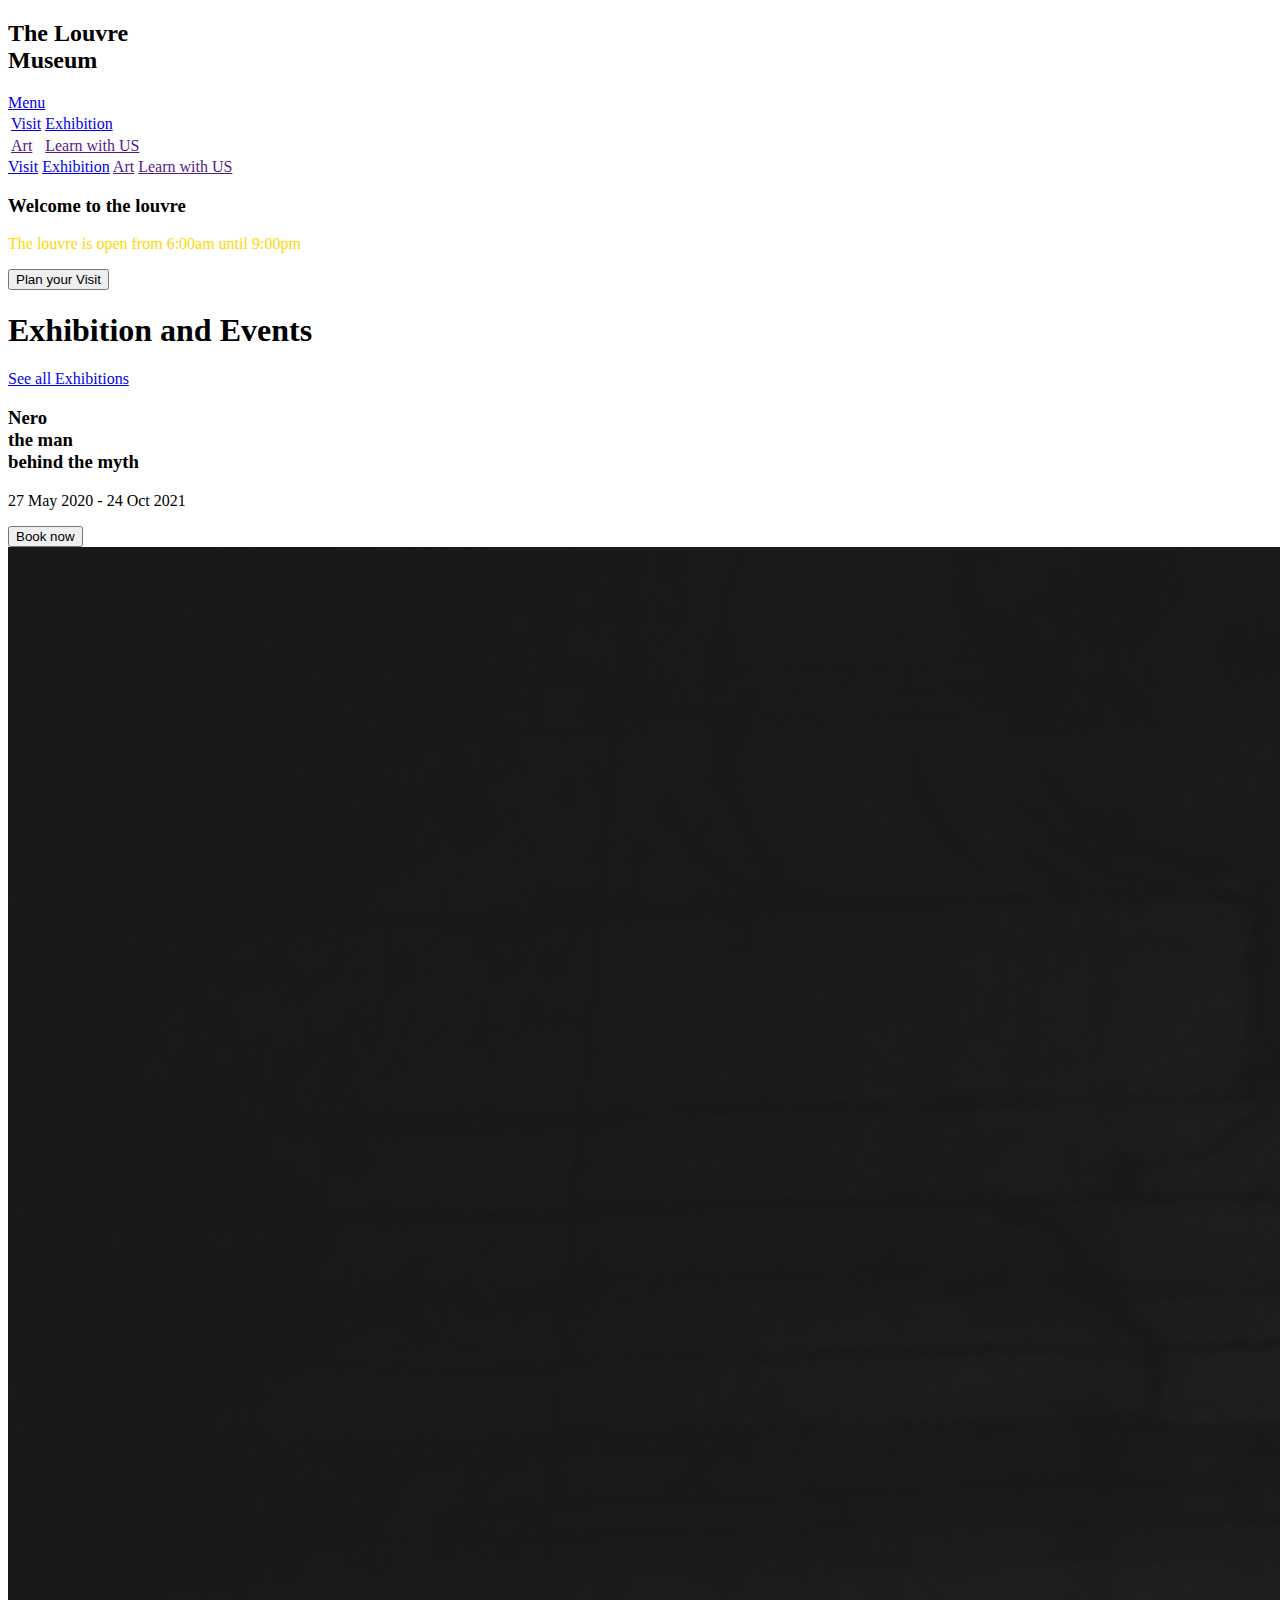
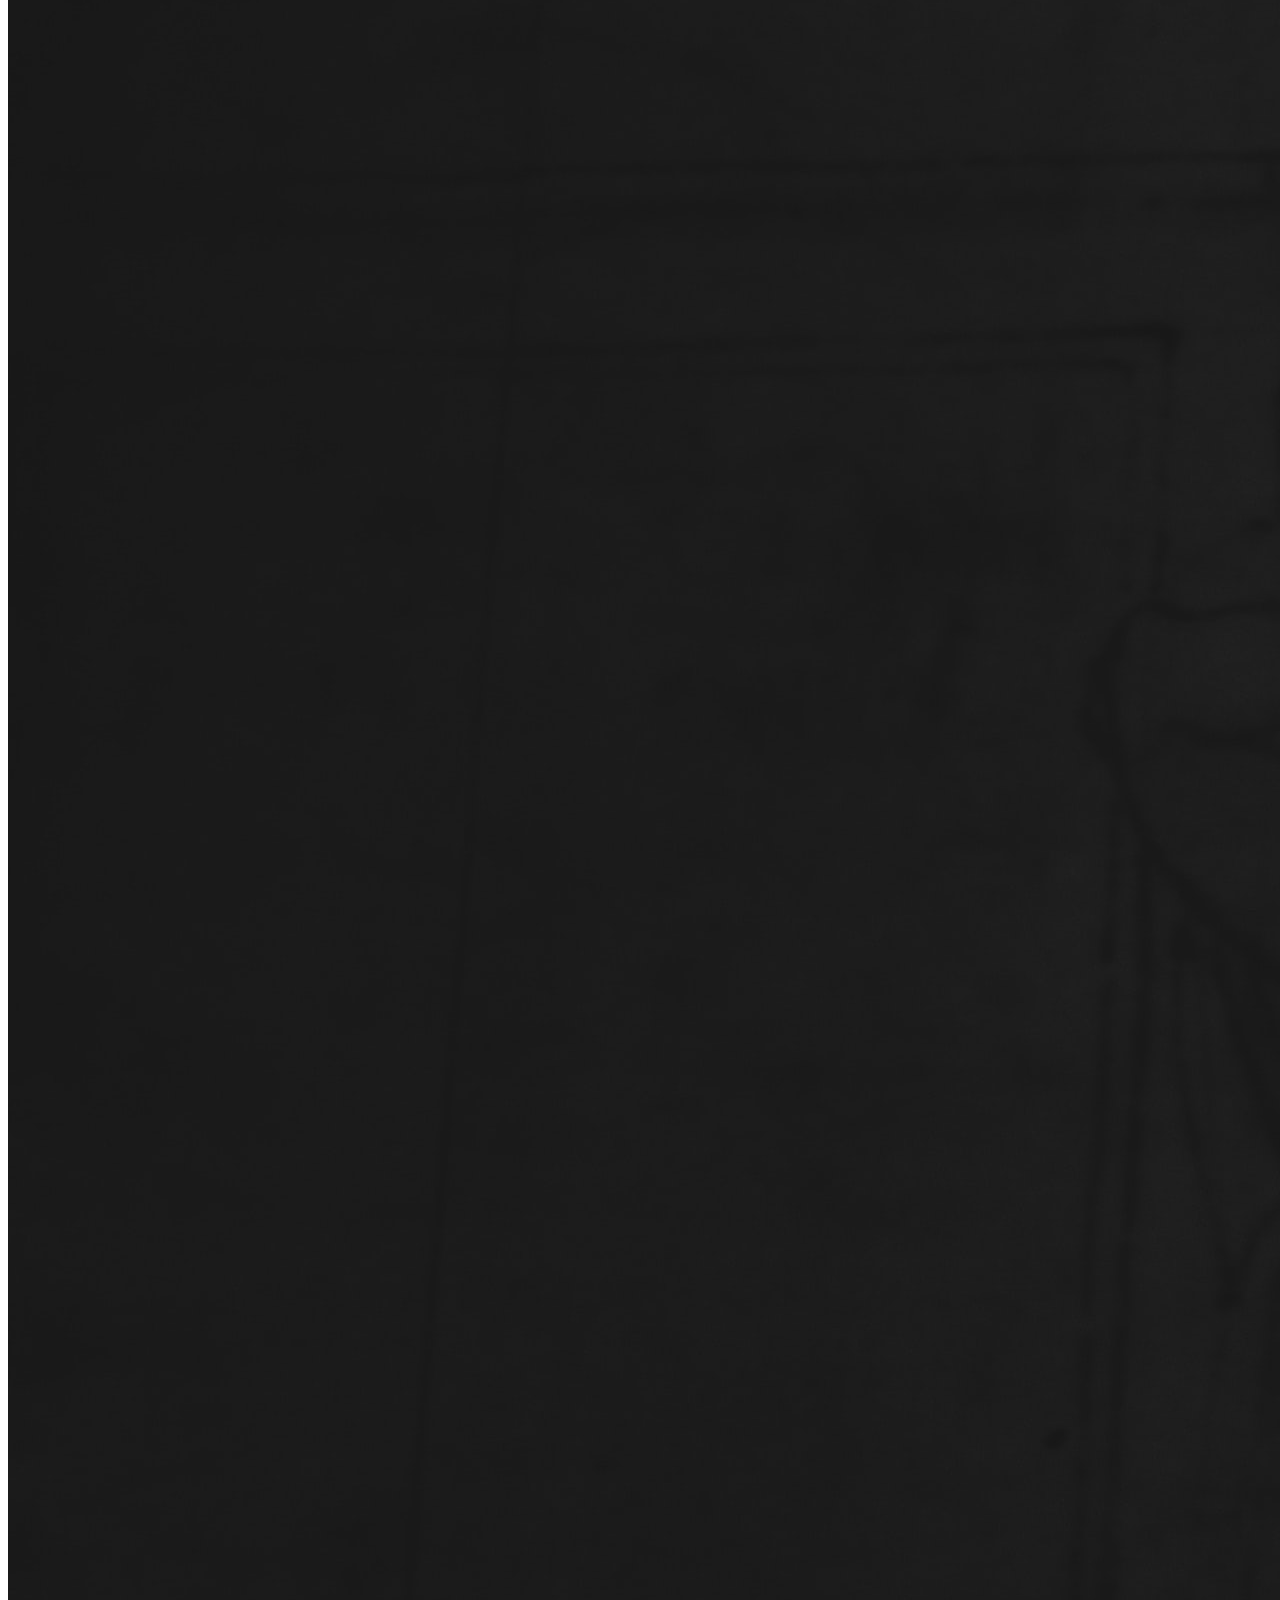
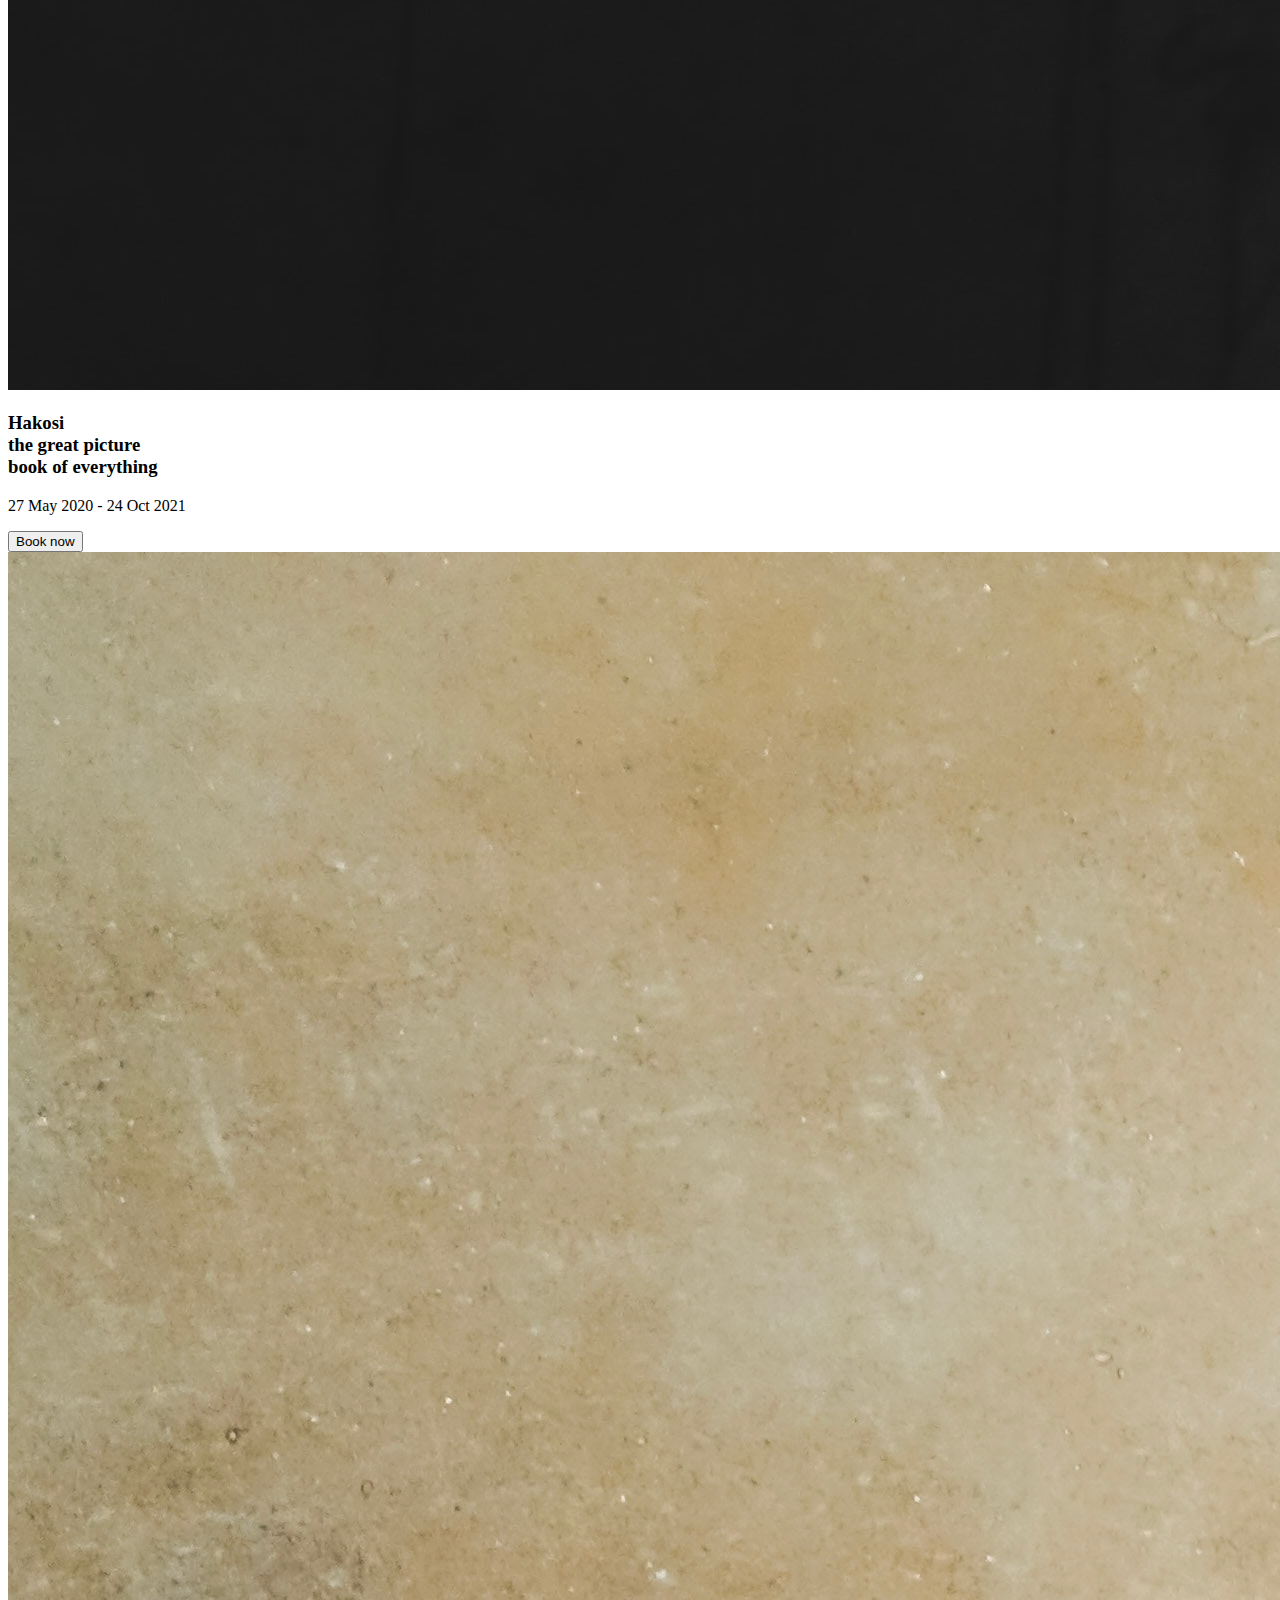
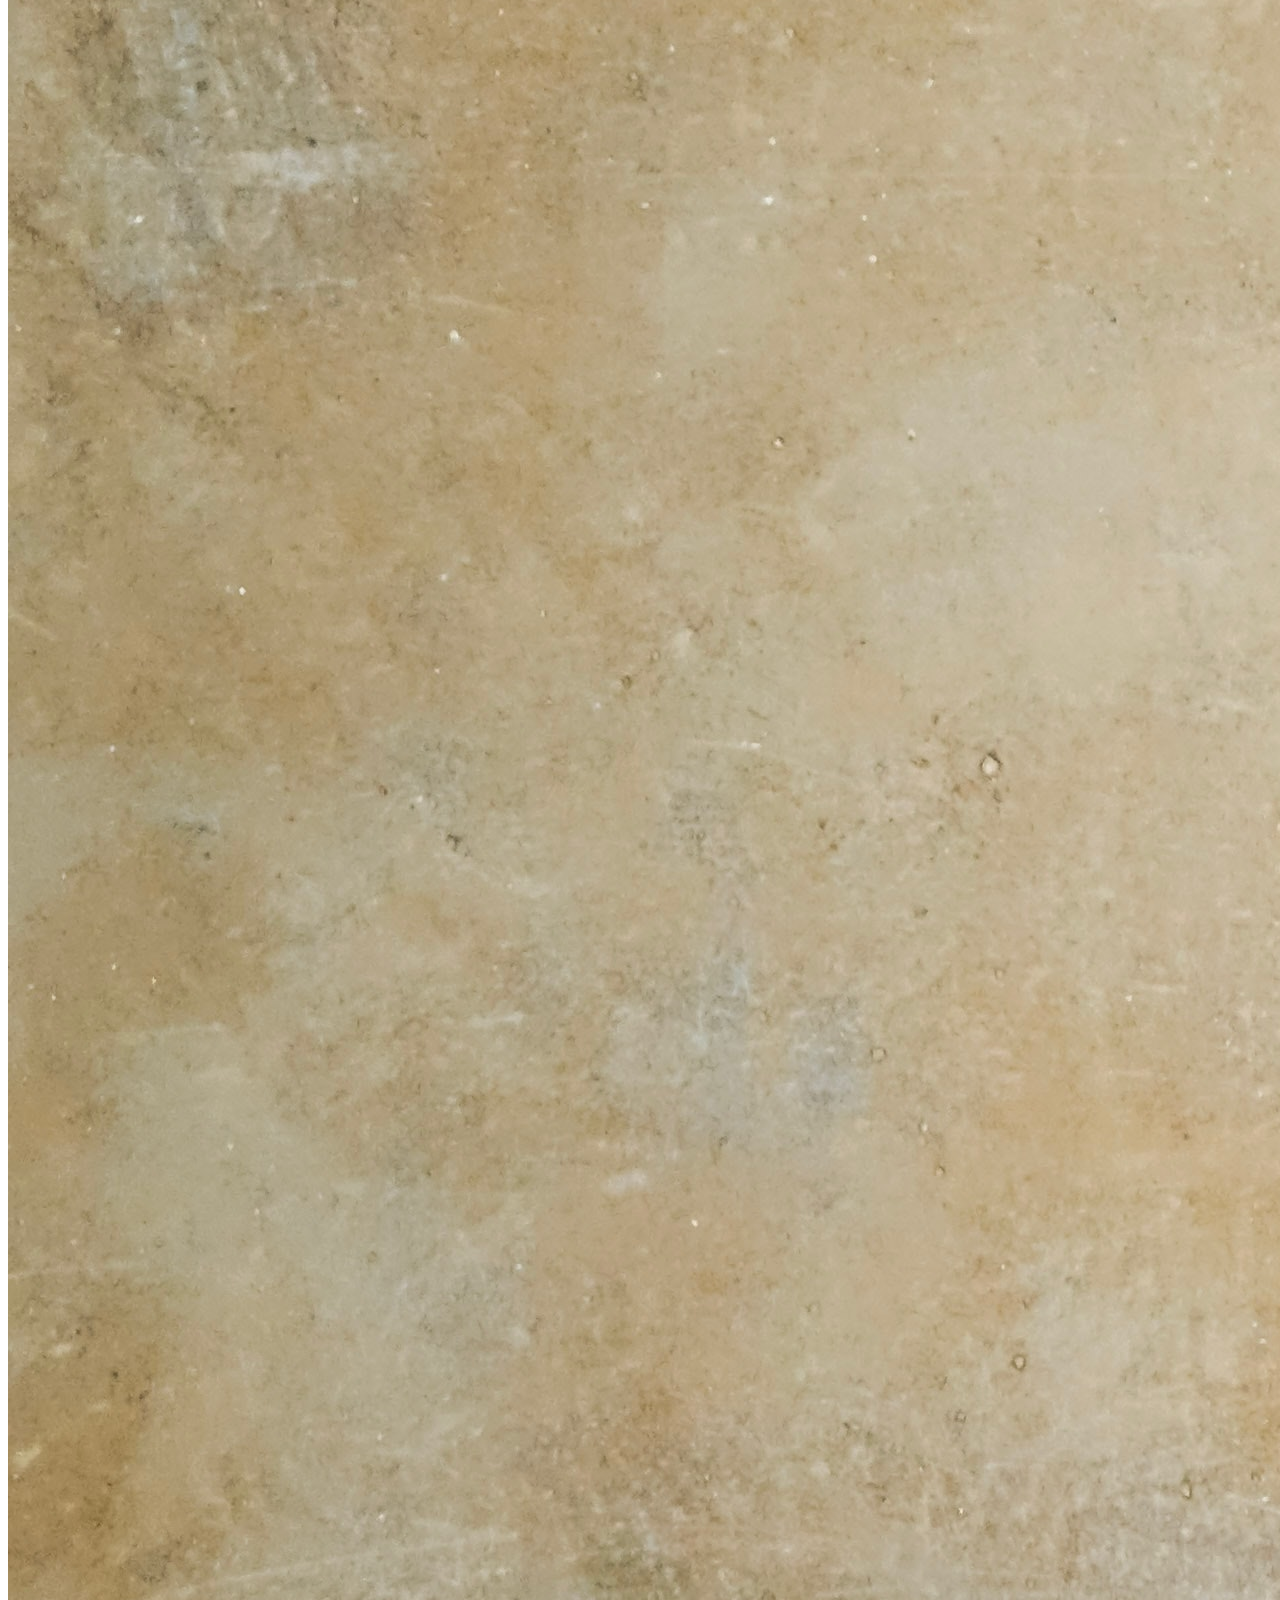
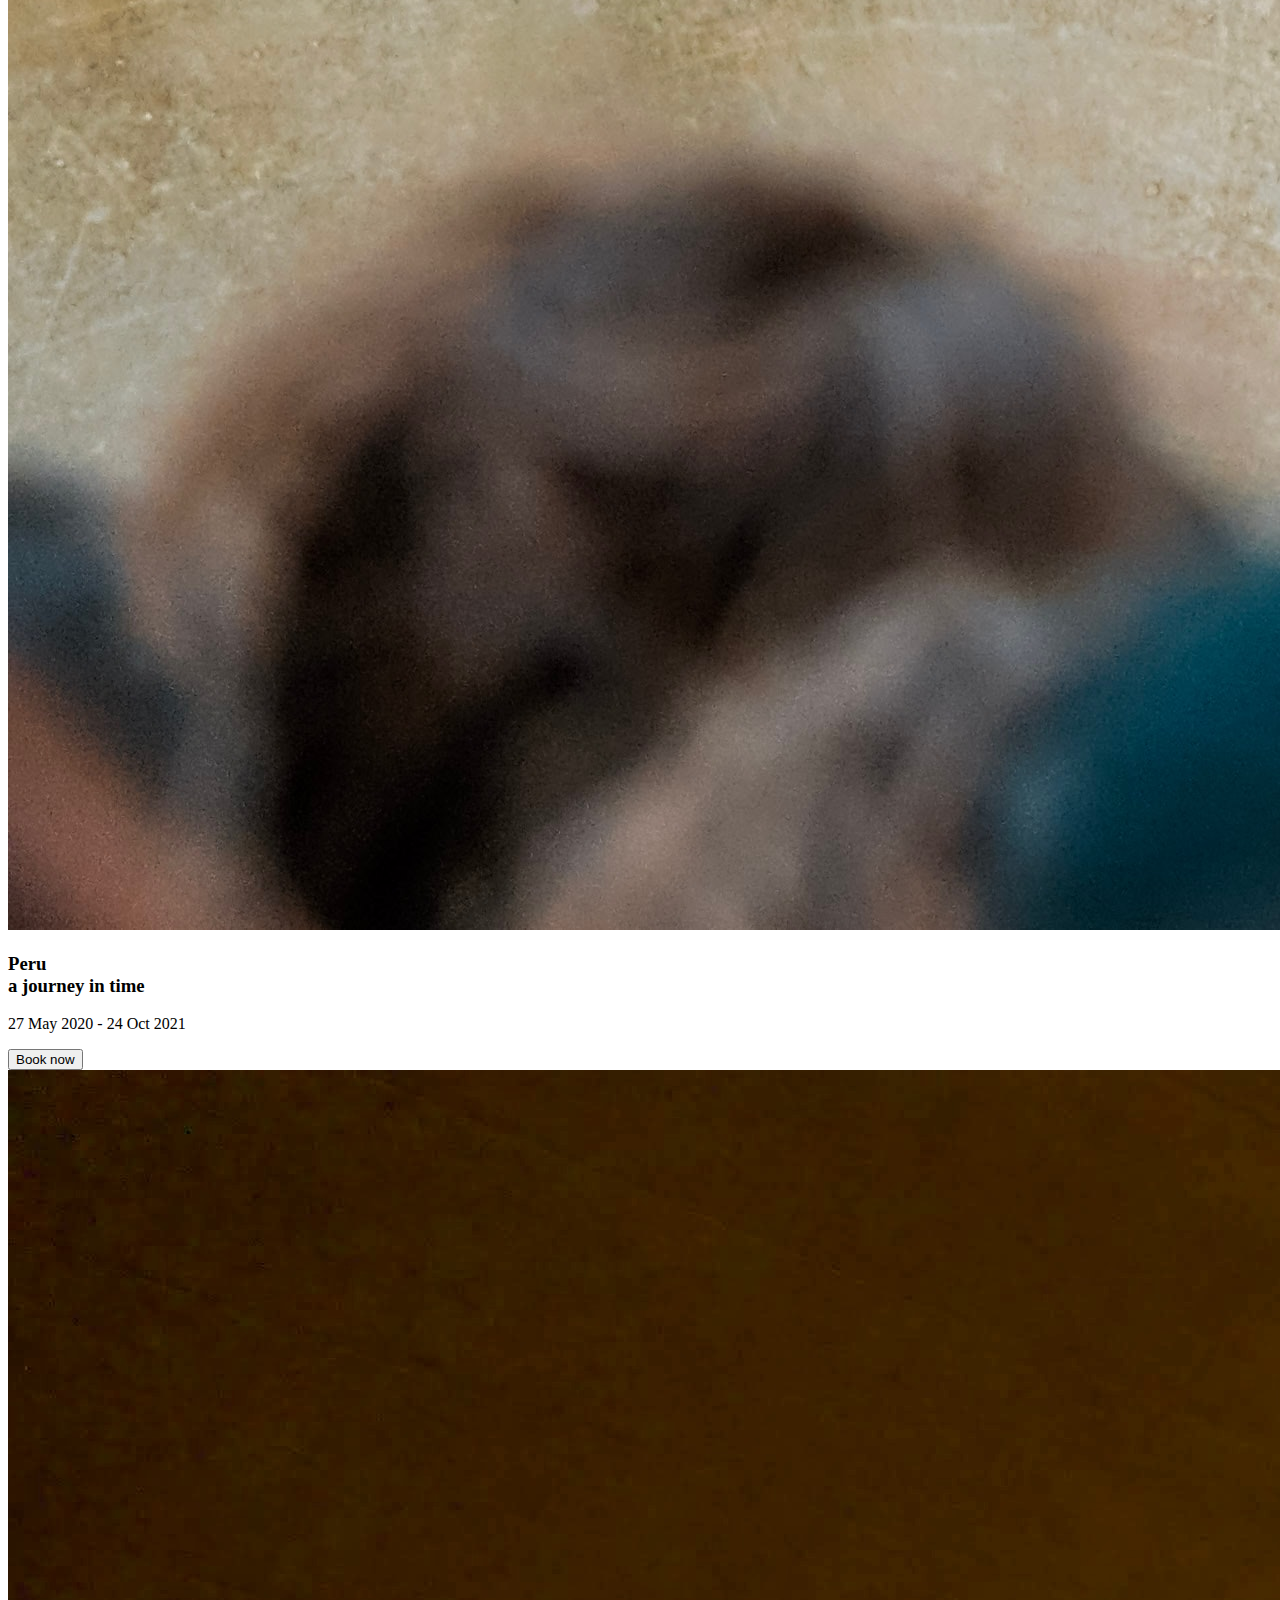
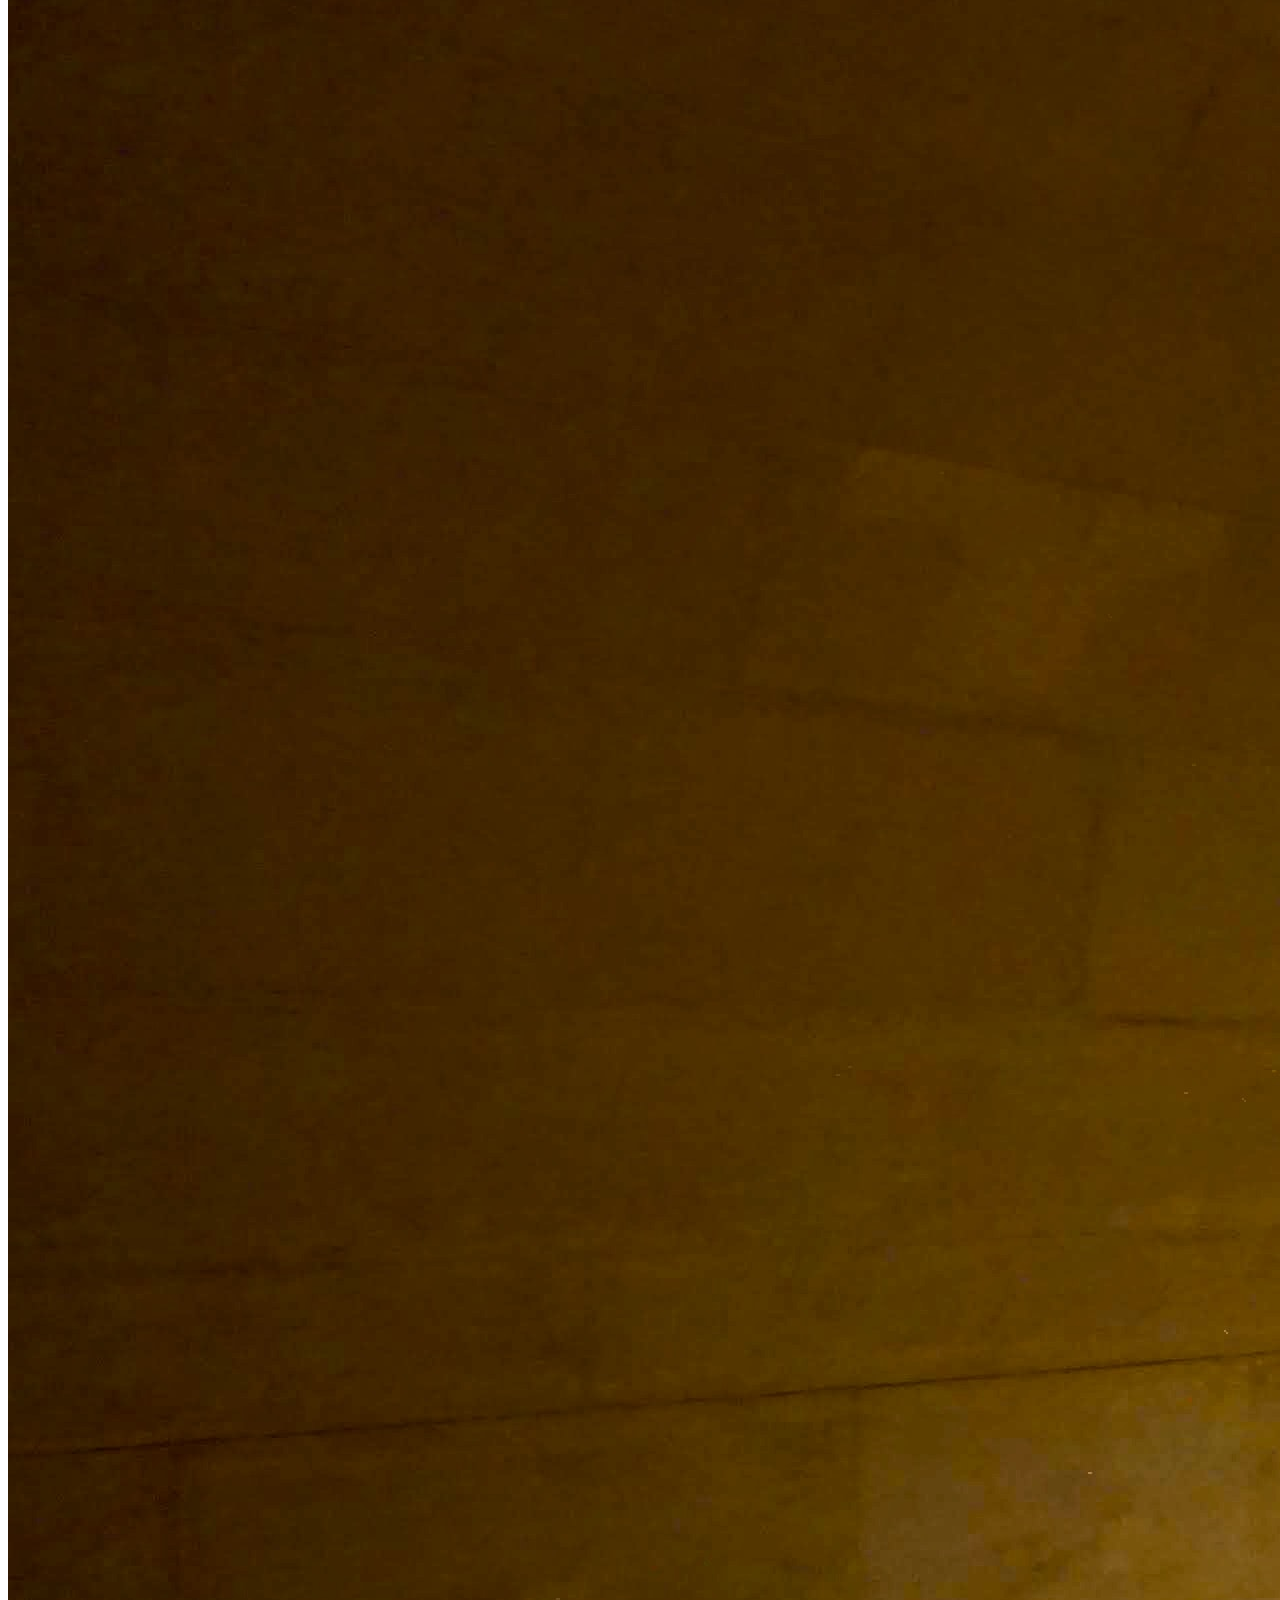
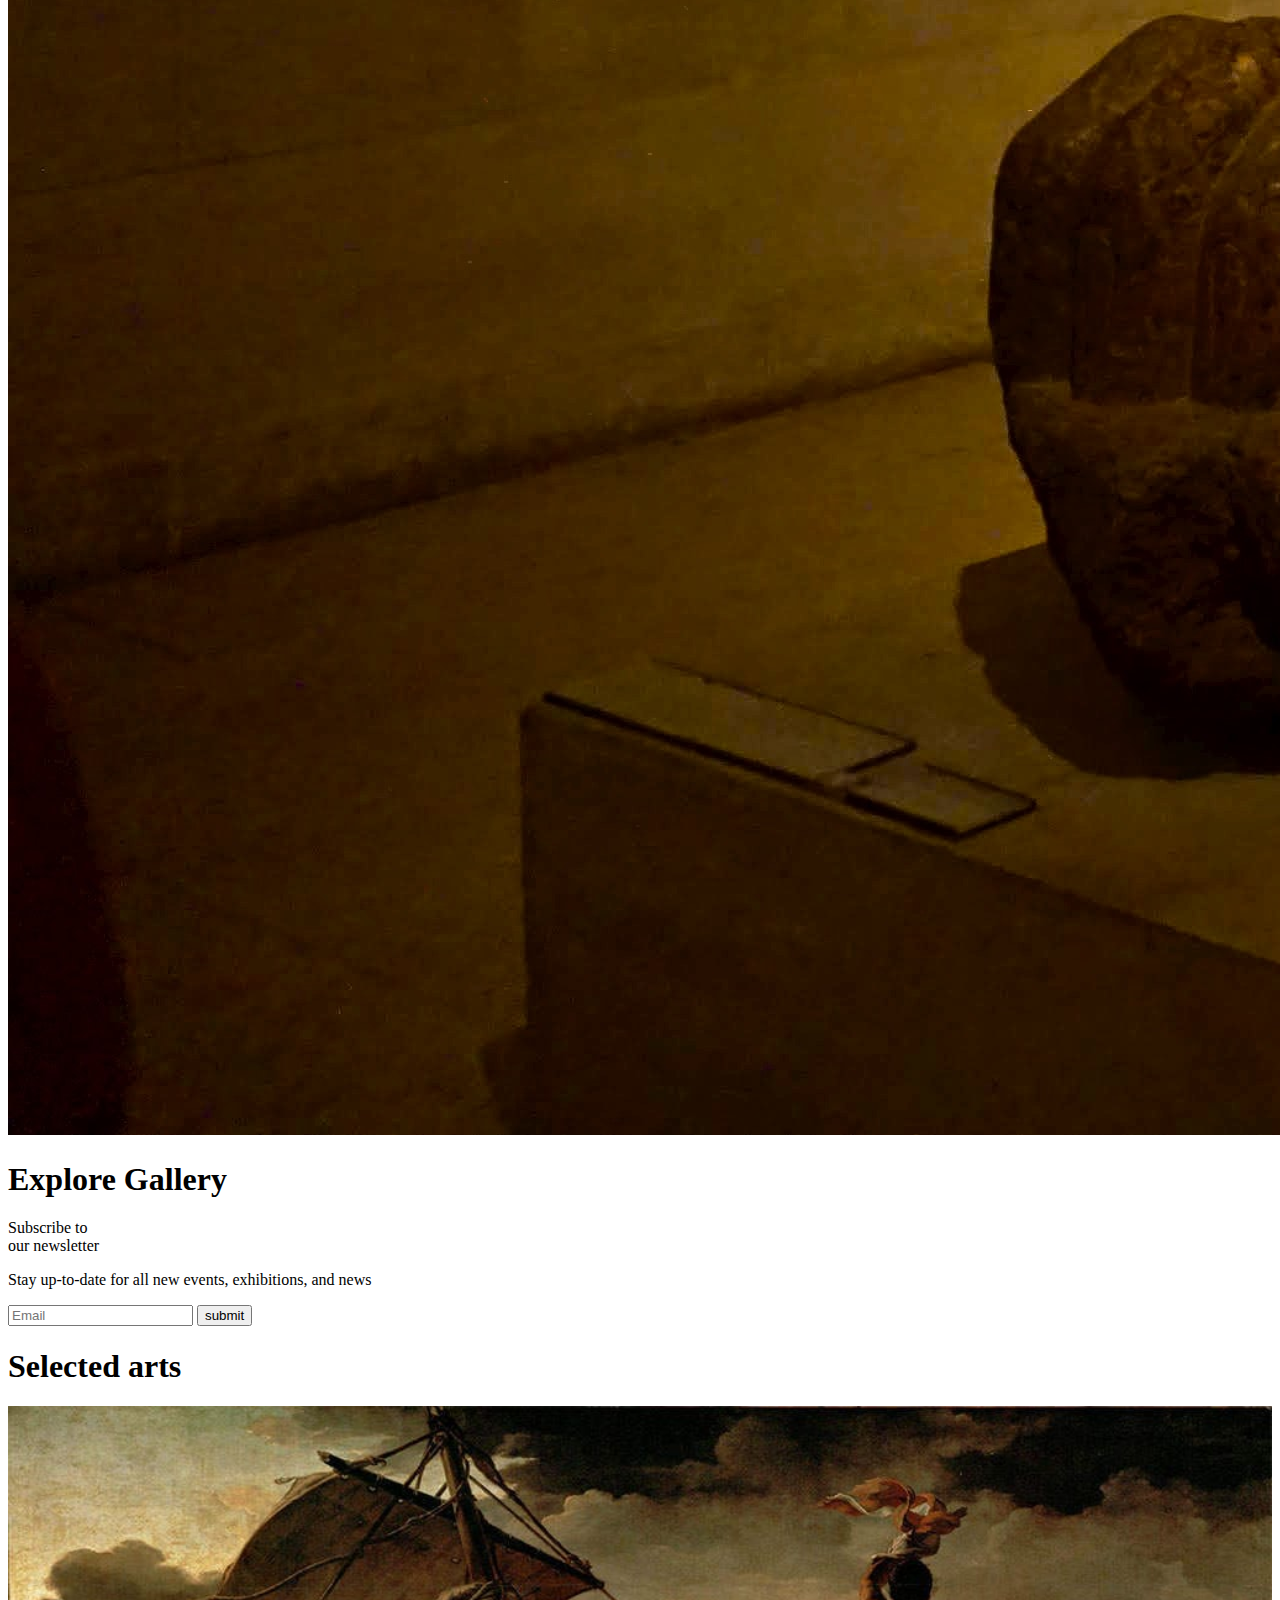
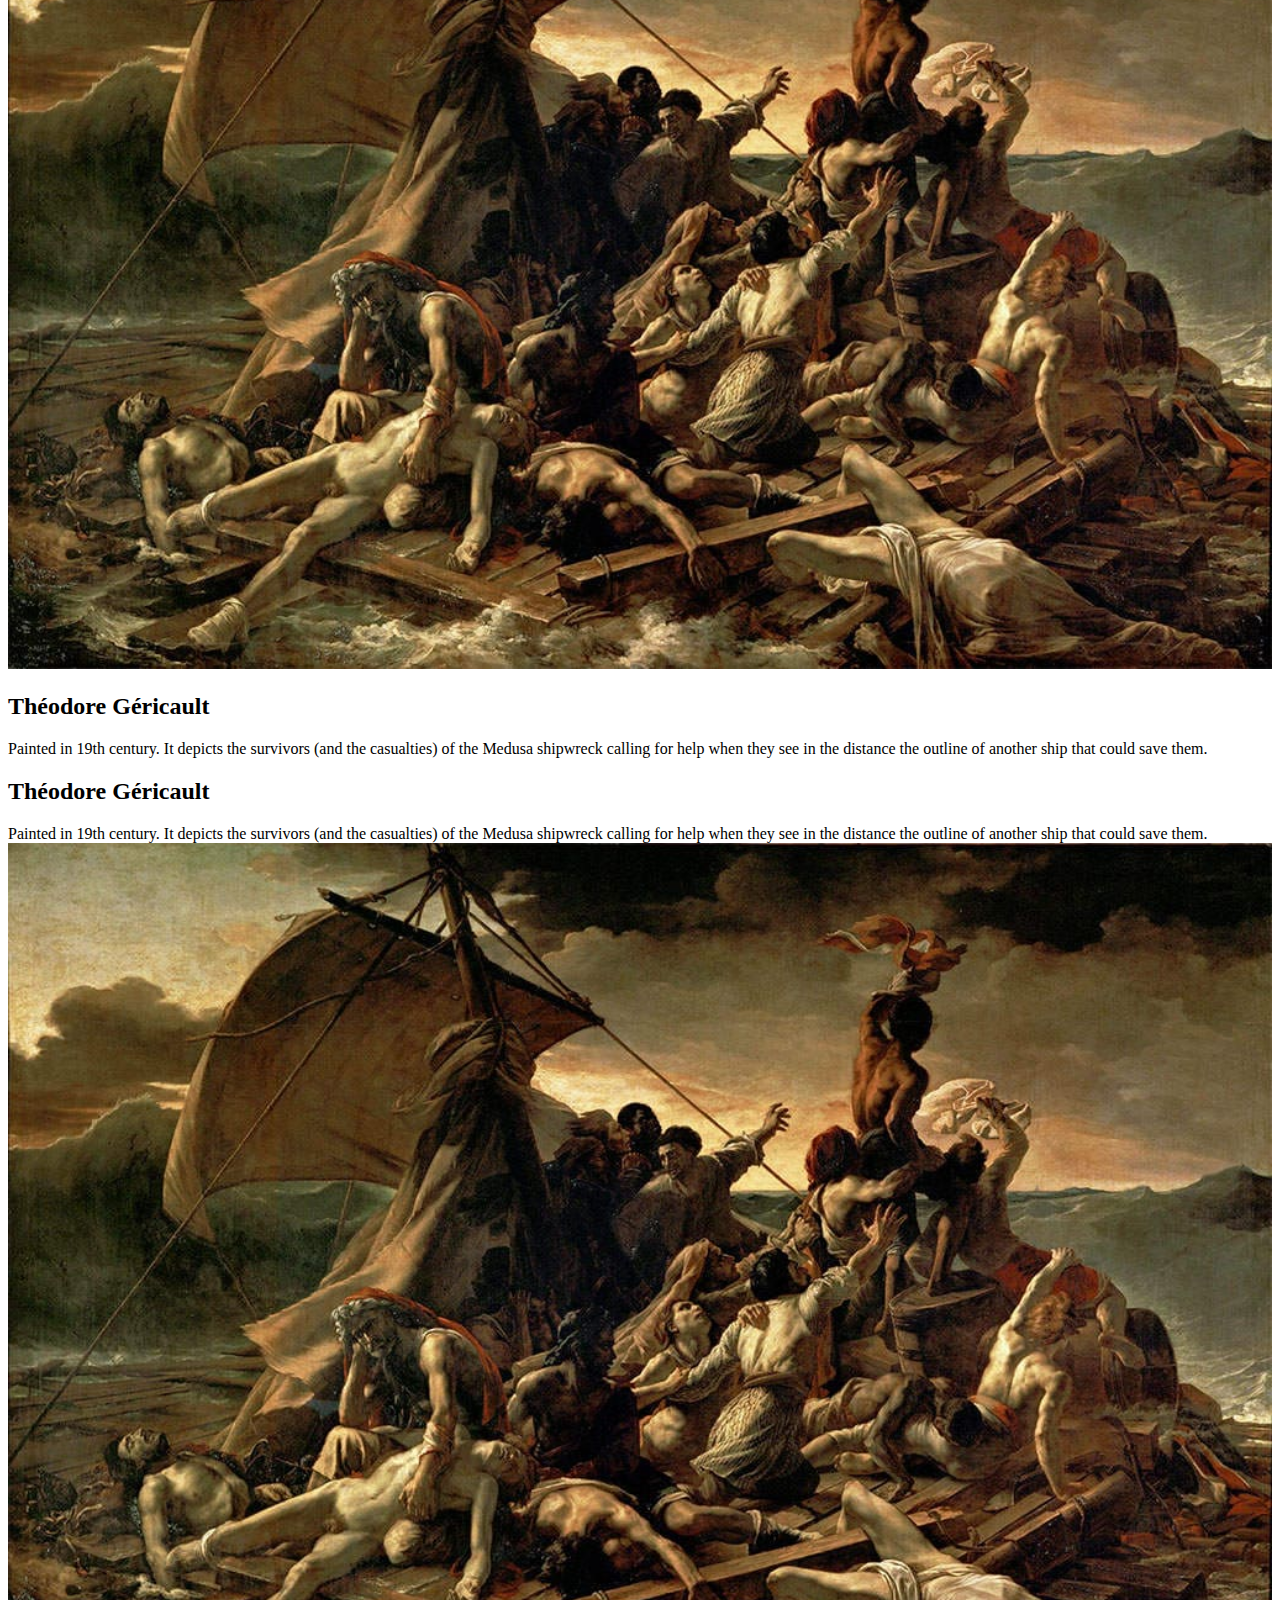
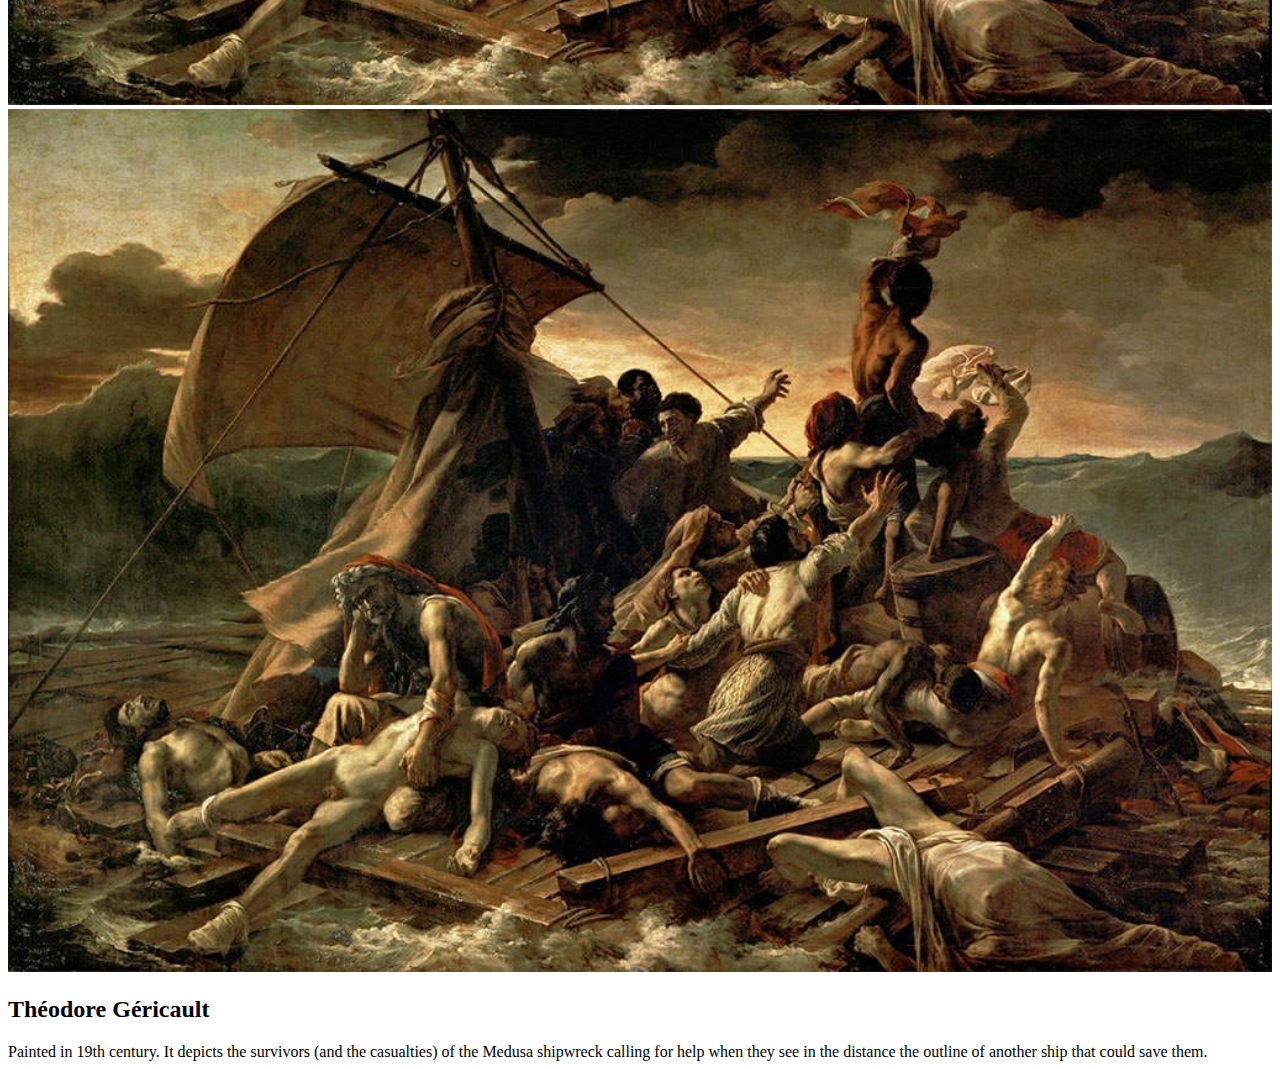
==== index.html @ 70244d1d "html added" ====
<!DOCTYPE html>
<html lang="en">

<head>
    <meta charset="UTF-8">
    <meta http-equiv="X-UA-Compatible" content="IE=edge">
    <meta name="viewport" content="width=device-width, initial-scale=1.0">
    <link rel="stylesheet" href="styles.css">
    <title>The Louvere</title>
</head>

<body>
    <div class="home-page">
        <div class="navBar">
            <h2 class='title'> The Louvre <br> Museum </h2>
            <a href="#" class="menu-button">Menu</a>
            <table class="Menu">
                <tr>
                    <td><a href="./visit.html">Visit</a></td>
                    <td><a href="./exhibition.html">Exhibition</a></td>
                </tr>
                <tr>
                    <td><a href="">Art</a></td>
                    <td><a href="">Learn with US</a></td>
                </tr>
            </table>
            <nav>
                <a href="./visit.html">Visit</a>
                <a href="./exhibition.html">Exhibition</a>
                <a href="">Art</a>
                <a href="">Learn with US</a>
            </nav>
        </div>

        <div class="main">
            <div class="first-section">
                <h3 class="title">Welcome to the louvre</h3>
                <p style="color: gold;">The louvre is open from 6:00am until 9:00pm</p>
                <input type="button" value="Plan your Visit" class="input" />
            </div>

            <div class="event-section">
                <div class="header">
                    <h1>Exhibition and Events</h1>
                    <a href="./exhibition.html">See all Exhibitions</a>
                </div>
                <div class="grid-container">
                    <div class="gridItem event1">
                        <h3> Nero<br><span class="special-words"> the man <br> behind the myth</span></h3>
                        <div class="details">
                            <p>27 May 2020 - 24 Oct 2021</p>
                            <input type="button" value="Book now" class="book-now-button" />
                        </div>
                        <img src="./assets/images/sculpture.jpg" class="image" />
                    </div>
                    <div class="gridItem event2">
                        <h3>Hakosi<br> <span class="special-words">the great picture <br> book of everything</span></h3>
                        <div class='details'>
                            <p>27 May 2020 - 24 Oct 2021</p>
                            <input type="button" value="Book now" class="book-now-button" />
                        </div>
                        <img src="./assets/images/monaliza.jpg" class="image" />
                    </div>
                    <div class="gridItem event3">
                        <h3>Peru<br> <span class="special-words"> a journey in time</span></h3>
                        <div class='details'>
                            <p>27 May 2020 - 24 Oct 2021</p>
                            <input type="button" value="Book now" class="book-now-button" />
                        </div>
                        <img src="./assets/images/great-sphinx.jpg" class="image" />
                    </div>
                </div>
            </div>

            <div class="gallery-section">
                <h1 class=".title">Explore Gallery</h1>
                <div class='gallery-container'>
                    <div class="gallery-item" id='item1'>
                    </div>
                    <div class="gallery-item" id="item2"></div>
                    <div class="gallery-item" id="item3"></div>
                    <div class="gallery-item" id="item4"></div>
                    <div class="gallery-item" id="item5"></div>
                    <div class="gallery-item" id="item6"></div>
                    <div class="gallery-item" id="item7"></div>
                    <div class="gallery-item" id="item8"></div>
                </div>
            </div>

            <div class="email-section">
                <div class="card">
                    <div class="title">
                        <p>Subscribe to <br>our newsletter</p>
                    </div>
                    <div class="content">
                        <p>Stay up-to-date for all new events, exhibitions, and news</p>
                        <input type="text" placeholder="Email" />
                        <input type="button" value="submit" />
                    </div>
                </div>
            </div>
            <div class="selected-arts-section">
                <h1>Selected arts</h1>
                <div class="arts">
                    <div class="art-item art1">
                        <div class="preview">
                            <img src="./assets/images/The-raft-of-the-medusa.jpg" alt="the raft of the medusa"
                                class="image" width="100%" height="100%" />
                        </div>
                        <div class="details">
                            <h2>Théodore Géricault</h2>
                            Painted in 19th century. It depicts the survivors (and the casualties) of
                            the Medusa shipwreck calling for help when they see in the distance the
                            outline of another ship that could save them.
                        </div>
                    </div>
                    <div class="art-item art1">
                        <div class="details">
                            <h2>Théodore Géricault</h2>
                            Painted in 19th century.
                            It depicts the survivors (and the casualties) of
                            the Medusa shipwreck calling for help when they see in the distance the
                            outline of another ship that could save them.
                        </div>
                        <div class="preview">
                            <img src="./assets/images/The-raft-of-the-medusa.jpg" alt="the raft of the medusa"
                                class="image" width="100%" height="100%" />
                        </div>
                    </div>
                    <div class="art-item art1">
                        <div class="preview">
                            <img src="./assets/images/The-raft-of-the-medusa.jpg" alt="the raft of the medusa"
                                class="image" width="100%" height="100%" />
                        </div>
                        <div class="details">
                            <h2>Théodore Géricault</h2>
                            Painted in 19th century. It depicts the survivors (and the casualties) of
                            the Medusa shipwreck calling for help when they see in the distance the outline of another
                            ship
                            that could save them.
                        </div>
                    </div>
                </div>
            </div>
            <div class="footer">
            </div>
        </div>
    </div>
</body>

</html>
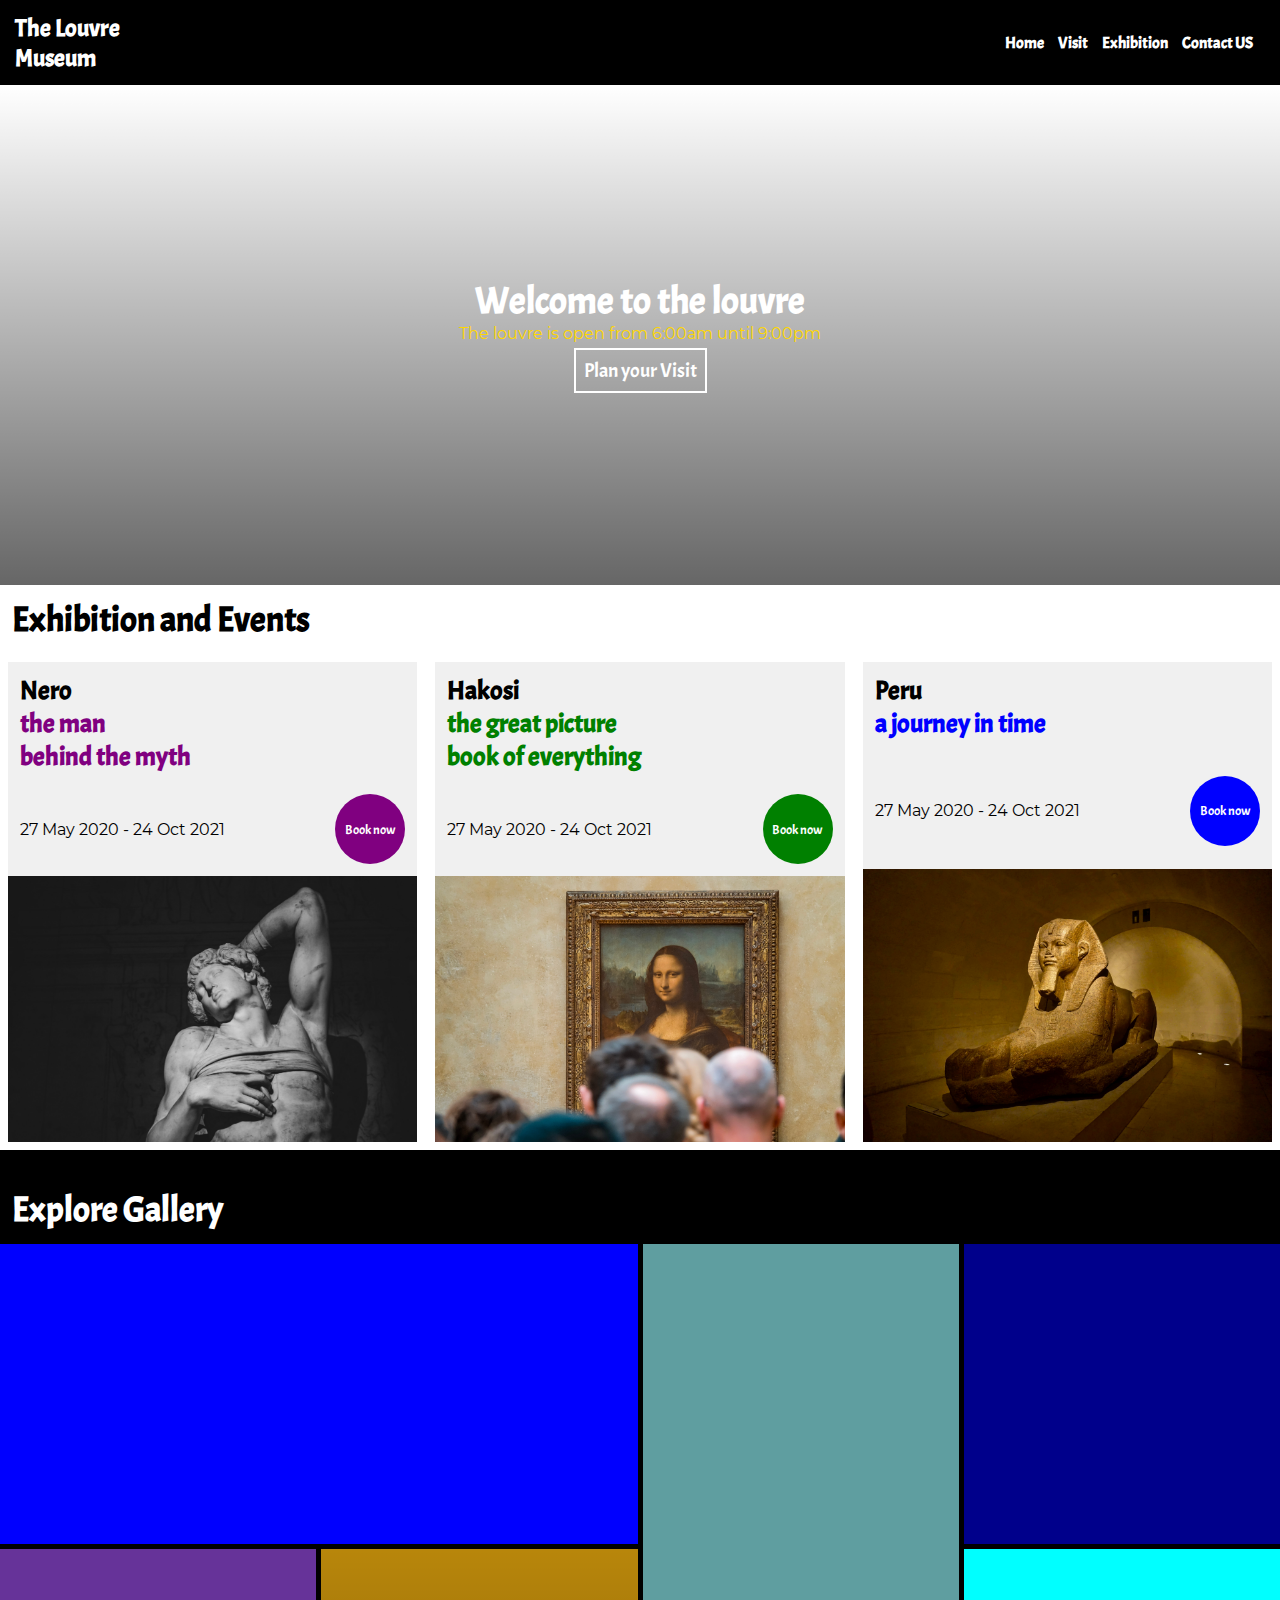
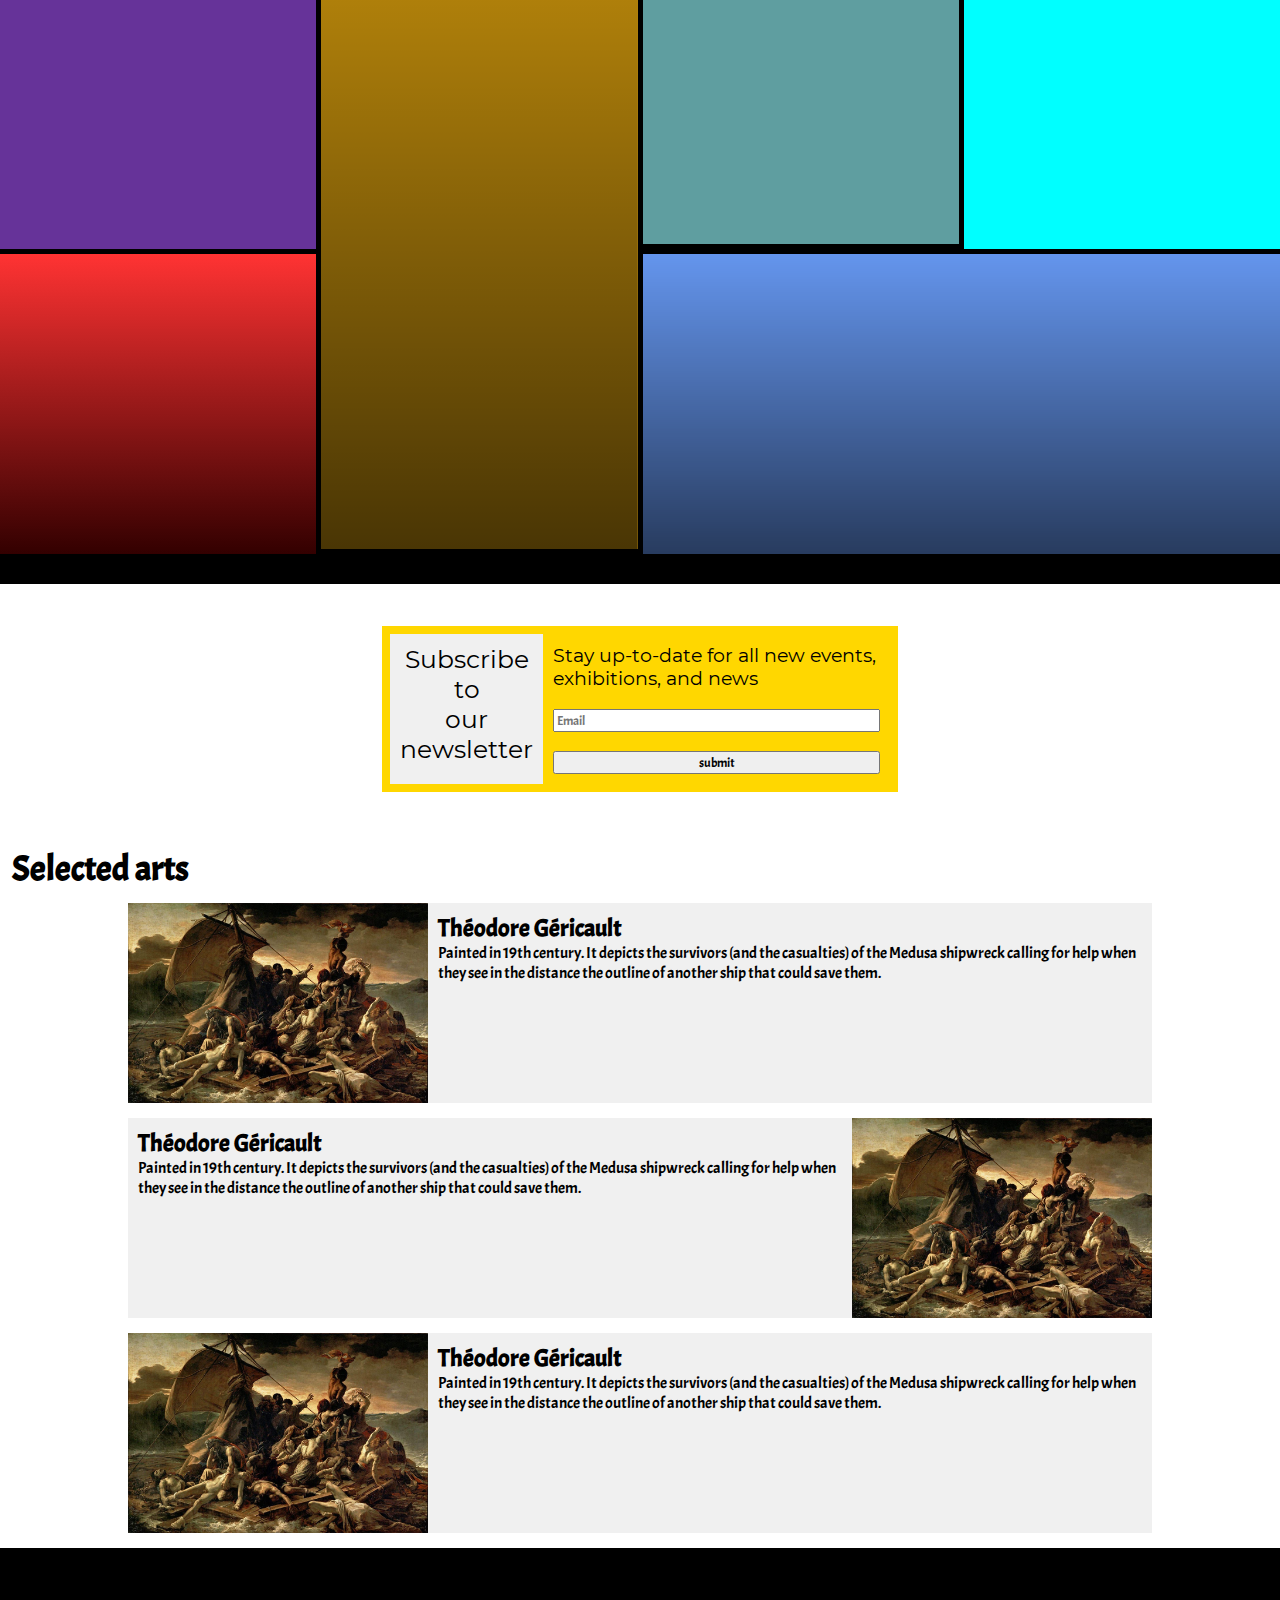
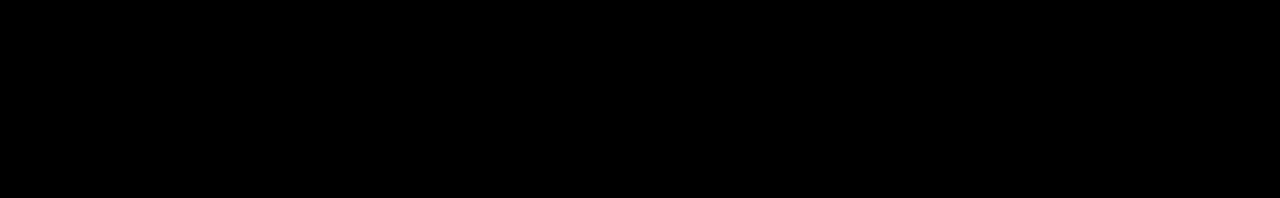
==== commit 2876f64b: "css added" ====
--- a/index.html
+++ b/index.html
@@ -16,19 +16,19 @@
             <a href="#" class="menu-button">Menu</a>
             <table class="Menu">
                 <tr>
+                    <td><a href="./index.html">Home</a></td>
                     <td><a href="./visit.html">Visit</a></td>
-                    <td><a href="./exhibition.html">Exhibition</a></td>
                 </tr>
                 <tr>
-                    <td><a href="">Art</a></td>
-                    <td><a href="">Learn with US</a></td>
+                    <td><a href="./exhibition.html">Exhibition</a></td>
+                    <td><a href="./contact.html">Contact US</a></td>
                 </tr>
             </table>
             <nav>
+                <a href="">Home</a>
                 <a href="./visit.html">Visit</a>
                 <a href="./exhibition.html">Exhibition</a>
-                <a href="">Art</a>
-                <a href="">Learn with US</a>
+                <a href="./contact.html">Contact US</a>
             </nav>
         </div>
 
--- a/styles.css
+++ b/styles.css
@@ -0,0 +1,628 @@
+@font-face {
+    font-family: Carter;
+    src: url('./assets/fonts/CarterOne-Regular.ttf');
+}
+@font-face {
+    font-family: Acme;
+    src: url('./assets/fonts/Acme-Regular.ttf');
+}
+@font-face {
+    font-family: Montserrat;
+    src: url('./assets/fonts/Montserrat-Regular.ttf');
+}
+* {
+    margin: 0;
+    font-family: Acme;
+}
+h1 {
+    font-size: 35px;
+    padding: 12px;
+}
+p{
+    font-family: Montserrat;
+}
+a{
+    text-decoration: none;
+    color: white;
+}
+a:hover {
+    border-bottom-style: solid;
+    border-bottom-width:  2px;
+    color: gold;
+}
+
+
+.navBar {
+    display: flex;
+    position: relative;
+    background-color: black;
+    padding: 15px;
+    height: 55px;
+    align-items: center;
+    justify-content: space-between;
+    color: white;
+}
+.navBar title {
+    font-family: Carter cursive;
+    font-size: 29px;
+}
+nav {
+    margin-left: 15px;
+}
+nav>a {
+    text-decoration: none;
+    margin-right: 12px;
+    color: white;
+    font-weight: bold;
+}
+.Menu {
+    height: 100px;
+    width: 100%;
+    position: absolute;
+    bottom: -100px;
+    left: 0;
+    right: 0;
+    background-color: black;
+    visibility: hidden;
+    transition-property: visibility;
+    transition-delay: 450ms;
+}
+table a {
+    color: white;
+    display: inline-block;
+    width: 100%;
+}
+table td {
+    width: 50%;
+    border-bottom-width: 2px;
+    border-bottom-style: solid;
+    border-bottom-color: white;
+    text-align: center;
+}
+.menu-button {
+    display: none;
+    color: white;
+}
+
+
+.first-section {
+    display: flex;
+    flex-direction: column;
+    background-image:   linear-gradient(
+      rgba(255, 255, 255,0), 
+      rgba(0, 0, 0, 0.6)
+    ), url('./assets/images/louvre-museum-paris-france.jpg');
+    background-size: cover;
+    background-repeat: no-repeat;
+    background-position-y: center;
+    height: 500px;
+    justify-content: center;
+    align-items: center;
+}
+
+.first-section .title {
+    color: white;
+    font-size: 37px;
+}
+.first-section .input {
+    border-width: 2px;
+    border: 2px solid #fff;
+    color: white;
+    background-color: transparent;
+    font-size: 20px;
+    margin-top: 5px;
+    padding: 8px;
+}
+.first-section .input:hover {
+    color: black;
+    background-color: white;
+}
+
+.event-section .grid-container {
+    display: grid;
+    margin: 8px;
+    grid-template-columns: auto auto auto;
+    grid-template-rows: 480px;
+    gap: 18px;
+    justify-content: center;
+}
+.event-section .gridItem{
+    display: flex;
+    flex-direction: column;
+    justify-content: space-between;
+    background-color: rgb(240,240,240);
+    overflow: hidden;
+
+}
+.event-section h3 {
+    font-size: 26px;
+    padding: 12px;
+    height: 20%;
+}
+.event-section .header {
+    display: flex;
+    justify-content: space-between;
+    align-items: center;
+    padding-right: 15px;
+}
+.event-section .image {
+    padding: 0;
+    width: 100%;
+    height: auto;
+}
+.event-section .details {
+    display: flex;
+    align-items: center;
+    justify-content: space-between;
+    padding: 12px;
+    height: 30%;
+}
+.book-now-button {
+    border-radius: 35px;
+    height: 70px;
+    width: 70px;
+    color: white;
+    border-width: 0px;
+}
+.event1 .special-words {
+    color: purple;
+}
+.event1 .book-now-button {
+    background-color: purple;
+}
+.event2 .special-words {
+    color: green;
+}
+.event2 .book-now-button {
+    background-color: green;
+}
+.event3 .special-words {
+    color: blue;
+}
+.event3 .book-now-button {
+    background-color: blue;
+}
+
+.gallery-section {
+    background-color: rgb(0, 0, 0);
+    color: white;
+    padding: 25px 0px ;
+}
+.gallery-section  .gallery-container{
+    display: grid;
+    grid-template-columns: auto auto auto auto;
+    grid-template-rows: auto auto auto auto;
+    gap: 5px;
+}
+.gallery-section .gallery-item { 
+    height: 300px;
+    background-color: red;
+    background-position: center;
+    background-size: cover;
+}
+.gallery-section #item1 {
+    background-color: blue;
+    background-image: url('https://images.unsplash.com/photo-1603966187872-3a0f1432057e?ixlib=rb-1.2.1&ixid=MnwxMjA3fDB8MHxwaG90by1wYWdlfHx8fGVufDB8fHx8&auto=format&fit=crop&w=2070&q=80');
+    grid-area: 1 / 1 / 2 / 3;
+}
+.gallery-section #item2 {
+    background-color: cadetblue;
+    background-image: url('https://images.unsplash.com/photo-1593180318097-80afc542cfff?ixid=MnwxMjA3fDB8MHxwaG90by1wYWdlfHx8fGVufDB8fHx8&ixlib=rb-1.2.1&auto=format&fit=crop&w=872&q=80');
+    height: 600px;
+    grid-area: 1 / 3 / 3 / 4;
+}
+.gallery-section #item3 {
+    background-color: darkblue;
+    background-image: url('https://images.unsplash.com/photo-1545990569-98afd2e72852?ixlib=rb-1.2.1&ixid=MnwxMjA3fDB8MHxwaG90by1wYWdlfHx8fGVufDB8fHx8&auto=format&fit=crop&w=870&q=80');
+    grid-area: 1 / 4 / 2 / 5;
+}
+.gallery-section #item4 {
+    background-color: rebeccapurple;
+    background-image: url('https://images.unsplash.com/photo-1531777319985-9dca28eeae64?ixid=MnwxMjA3fDB8MHxwaG90by1wYWdlfHx8fGVufDB8fHx8&ixlib=rb-1.2.1&auto=format&fit=crop&w=2038&q=80');
+}
+.gallery-section #item5 {
+    background-color: darkgoldenrod;
+    grid-area: 2 / 2 / 4 / 3;
+    background-image: linear-gradient( rgba(255, 255, 255,0), 
+      rgba(0, 0, 0, 0.6)), url('https://images.unsplash.com/photo-1581010864434-6ff1a9a2867e?ixid=MnwxMjA3fDB8MHxwaG90by1wYWdlfHx8fGVufDB8fHx8&ixlib=rb-1.2.1&auto=format&fit=crop&w=774&q=80');
+    height: 600px;
+}
+.gallery-section #item6 {
+    background-color: aqua;
+    background-image:  url('https://images.unsplash.com/photo-1564586453511-3ff0c573ff4a?ixlib=rb-1.2.1&ixid=MnwxMjA3fDB8MHxwaG90by1wYWdlfHx8fGVufDB8fHx8&auto=format&fit=crop&w=2070&q=80');
+}
+.gallery-section #item7 {
+    background-image: linear-gradient( rgba(255, 255, 255,0.2), 
+      rgba(0, 0, 0, 0.8)), url('https://images.unsplash.com/photo-1562754193-ba39a22c110b?ixlib=rb-1.2.1&ixid=MnwxMjA3fDB8MHxwaG90by1wYWdlfHx8fGVufDB8fHx8&auto=format&fit=crop&w=2040&q=80');
+}
+.gallery-section #item8 {
+background-image: linear-gradient( rgba(255, 255, 255,0), 
+      rgba(0, 0, 0, 0.6)), url('https://images.unsplash.com/photo-1566998398519-7f10a1fa3af4?ixlib=rb-1.2.1&ixid=MnwxMjA3fDB8MHxwaG90by1wYWdlfHx8fGVufDB8fHx8&auto=format&fit=crop&w=2070&q=80');
+ background-color: cornflowerblue;
+ grid-column: 3 / 5;
+}
+
+.email-section {
+    background-image: url(./assets/images/louvre.jpg);
+    background-attachment: fixed;
+    background-position: center;
+    background-size: cover;
+    height: 250px;
+    display: flex;
+    justify-content: center;
+    align-items: center;
+}
+.email-section .card {
+    display: flex;
+    height: 150px;
+    width: 500px;
+    background-color: gold;
+}
+.email-section .card .title {
+    background-color: rgb(240,240,240);
+    font-size: 25px;
+    padding: 10px;
+    text-align: center;
+}
+.email-section .card .content {
+    padding: 10px;
+    font-size: 19px;
+    display: flex;
+    flex-direction: column;
+    justify-content: space-between;
+}
+
+.selected-arts-section .arts {
+    display: flex;
+    flex-direction: column;
+    justify-content: space-evenly;
+    align-items: center;
+}
+.selected-arts-section .art-item{
+    width:  80%;
+    background-color: rgb(240,240,240);
+    margin-bottom: 15px;
+    max-height: 200px;
+    overflow: hidden;
+}
+.selected-arts-section .art1{
+    display: flex;
+    justify-content: space-evenly;
+}
+.selected-arts-section .details{
+    padding: 10px;
+}
+.selected-arts-section .preview{
+    max-width: 300px;
+    min-width: 200px;
+}
+
+.footer{
+    background-color: black;
+    height: 250px;
+}
+
+.exhibition-page .grid-container{
+    display: grid;
+    grid-template-columns: auto auto;
+    gap: 2px;
+}
+.exhibition-page .grid-item {
+    background-color: blue;
+    height: 400px;
+    background-position: center;
+    background-size: cover;
+    border-color: black;
+    border-width: 10px;
+}
+.exhibition-page .exhibition1 {
+    background-image: url(./assets/images/louvre.jpg);
+}
+.exhibition-page .exhibition2 {
+    background-image: url(./assets/images/sculpture.jpg);
+}
+.exhibition-page .exhibition3 {
+    background-image: url(./assets/images/sculpture.jpg);
+}
+.exhibition-page .exhibition4 {
+    background-image: url(./assets/images/sculpture.jpg);
+}
+.exhibition-page .exhibition5 {
+    background-image: url(./assets/images/sculpture.jpg);
+}
+.exhibition-page .exhibition6 {
+    background-image: url(./assets/images/sculpture.jpg);
+}
+.exhibition-page .exhibition7 {
+    background-image: url(./assets/images/sculpture.jpg);
+}
+.exhibition-page .exhibition8 {
+    background-image: url(./assets/images/sculpture.jpg);
+}
+.exhibition-page .exhibition9 {
+    background-image: url(./assets/images/sculpture.jpg);
+}
+.exhibition-page .exhibition10 {
+    background-image: url(./assets/images/sculpture.jpg);
+}
+.exhibition-page .grid-item {
+position: relative;
+}
+.exhibition-page .grid-item .details{
+    background-color: white;
+    position: absolute;
+    bottom: 0;
+    left: 0;
+    right: 0;
+    height: 80px;
+}
+
+.exhibition-page .grid-container .content {   
+    font-size: 32px;
+    color: sienna;
+    padding: 20px;
+
+}
+.exhibition-page .grid-container .details {   
+ border-color: black;
+ border-width: 10px;
+ display: flex;
+ flex-direction: column;
+ justify-content: space-evenly;
+ padding: 10px;
+}
+.exhibition-page .grid-container .details .title {
+    color: black;
+    font-size: 24px;
+    font-weight: bold;
+}
+.exhibition-page .grid-container .details .subtitle {
+    color: #999;
+    font-size: 12px;
+}
+
+.visit-page .header{
+    display: flex;
+    flex-direction: column;
+    height: 300px;
+    background-image: url('./assets/images/louvre-visit.jpg');
+    background-position: center;
+    background-size: cover;
+    background-repeat: no-repeat;
+    justify-content: flex-end;
+    padding-bottom: 15px;
+    align-items: flex-start;
+}
+
+.visit-page .header h1, .contact-us-page .header h1 {
+    background-color: rgba(0, 0, 0, 0.6);
+    color: white;
+    width: 50%;
+}
+.visit-page .title{
+    letter-spacing: 3px;
+    margin: 20px 0px 2px 15px;
+    font-size: 28px;
+}
+.visit-page .navBar {
+    background-color: black;
+}
+.covid-regulations .details {
+    display: flex;
+    align-items: center;
+    justify-content: space-between;
+    margin: 14px;
+    min-width: 100px;
+}
+.covid-regulations .details iframe {
+    flex:  0.4;
+    min-height: 200px;
+}
+.covid-regulations .details p {
+    flex: 0.5;  
+}
+.visit-page .admission-info {
+    background-color: rgb(240,240,240);
+    padding: 5px;
+}
+.admission-info .content {
+    display: flex;
+    padding: 14px;
+    align-items: center;
+    justify-content: space-evenly;
+}
+.card {
+    background-color: white;
+    margin: 3px;
+    padding: 8px;
+    min-height: 150px;
+}
+.visit-page .opening-hours {
+    display: flex;
+    flex-direction: column;
+    justify-content: space-evenly;
+    align-items: flex-start;
+}
+.visit-page .ticket-prices {
+    display: flex;
+    flex-direction: column;
+    justify-content: space-evenly;
+    align-items: flex-start;
+}
+.visit-page .price-info {
+    margin-right: 3px;
+    font-size: 18px;
+}
+
+.map .details {
+    margin: 15px;
+    display: flex;
+    flex-direction: row;
+    justify-content: space-evenly;
+    align-items: center;
+}
+.map .details p {
+    width: 40%;
+}
+.map-preview {
+    height: 250px;
+    width: 45%;
+    background-color: green;
+}
+
+.contact-us-page .header {
+    display: flex;
+    flex-direction: column;
+    height: 300px;
+    background-image: url('./assets/images/about-us.jpg');
+    background-position: center;
+    background-size: cover;
+    background-repeat: no-repeat;
+    justify-content: flex-end;
+    padding-bottom: 15px;
+    align-items: flex-start;
+}
+
+.contact-us-page .info-section {
+    padding: 15px;
+}
+.contact-section {
+    padding: 15px;
+    background-color: rgb(240,240,240);
+    display: flex;
+    flex-direction: column;
+}
+.contact-section form {
+    display: flex;
+    flex-direction: column;
+    justify-content: center;
+    align-items: flex-start;
+    padding: 10px;
+}
+.contact-section label {
+    font-size: 19px;
+}
+.contact-section input {
+    width: 100%;
+    height: 30px;
+    margin: 8px 0px;
+    font-size: 16px;
+}
+.contact-section .card {
+    margin: 15px;
+    width: 40%;
+    align-self: center;
+}
+.donate-section {
+    height: 200px;
+    display: flex;
+    background-image: linear-gradient(
+      rgba(0, 0, 0,0.3), 
+      rgba(0, 0, 0, 0.3)
+    ), url(./assets/images/louvre-museum-paris-france.jpg);
+    justify-content: space-between;
+    align-items: center;
+    padding: 15px;
+    background-position: center;
+    background-repeat: no-repeat;
+    background-attachment: fixed;
+    background-size: cover;
+    color: white;
+}
+.donate-section h3 {
+    font-size: 30px;
+    flex: 0.5;
+ }
+ .donate-section .details {
+     flex: 0.5;
+     display: flex;
+     flex-direction: column;
+     justify-content: space-evenly;
+ }
+.donate-section .details input {
+    padding: 8px;
+    font-size: 18px;
+    width: 50%;
+    border-width: 2px;
+    background-color: gold;
+    border-color: black;
+    margin: 10px;
+}
+.donate-section .details input:hover {
+    background-color: black;
+    color: white;
+}
+@media screen and (max-width: 700px) {
+    nav{
+        display: none;
+    }
+    .menu-button {
+        display: inline;
+    }
+    .menu-button:hover + .Menu {
+       visibility: visible;
+    }
+    .Menu:hover {
+        visibility: visible;
+    }
+
+    .first-section .title{
+        font-size: 31px;
+    } 
+    .first-section .input {
+        font-size: 15px;
+    }
+
+    .visit-page .covid-regulations .details{
+        flex-direction: column;
+        justify-content: space-evenly;
+        align-items: center;
+    }
+    .covid-regulations .details iframe {
+        margin-top: 20px;
+        width: 90% !important;
+    }
+    .admission-info .content {
+        flex-direction: column;
+    }
+    .visit-page .admission-info .card {
+        width: 90%;
+        margin-bottom: 8px;
+    }
+    .map .details{
+        flex-direction: column;
+        justify-content: space-evenly;
+        align-items: center;
+    }
+    .map .details p {
+        width: 90%;
+        margin-bottom: 15px;
+    }
+    .map-preview {
+        width: 90%;
+        background-color: green;
+    }
+}
+@media screen and (max-width: 800px) {
+
+   .event-section .grid-container {
+       display: flex;
+       flex-wrap: wrap;
+       align-items: center;
+   }
+   .event-section .grid-item  {
+       display: flex;
+       width: 60%;
+   }
+   .event-section .image {
+       order: 0;
+       width: 100%;
+       max-height: 400px;
+   }
+   .event-section h3 {
+       order: 1;
+   }
+   .event-section .details{
+       order: 2;
+   }
+}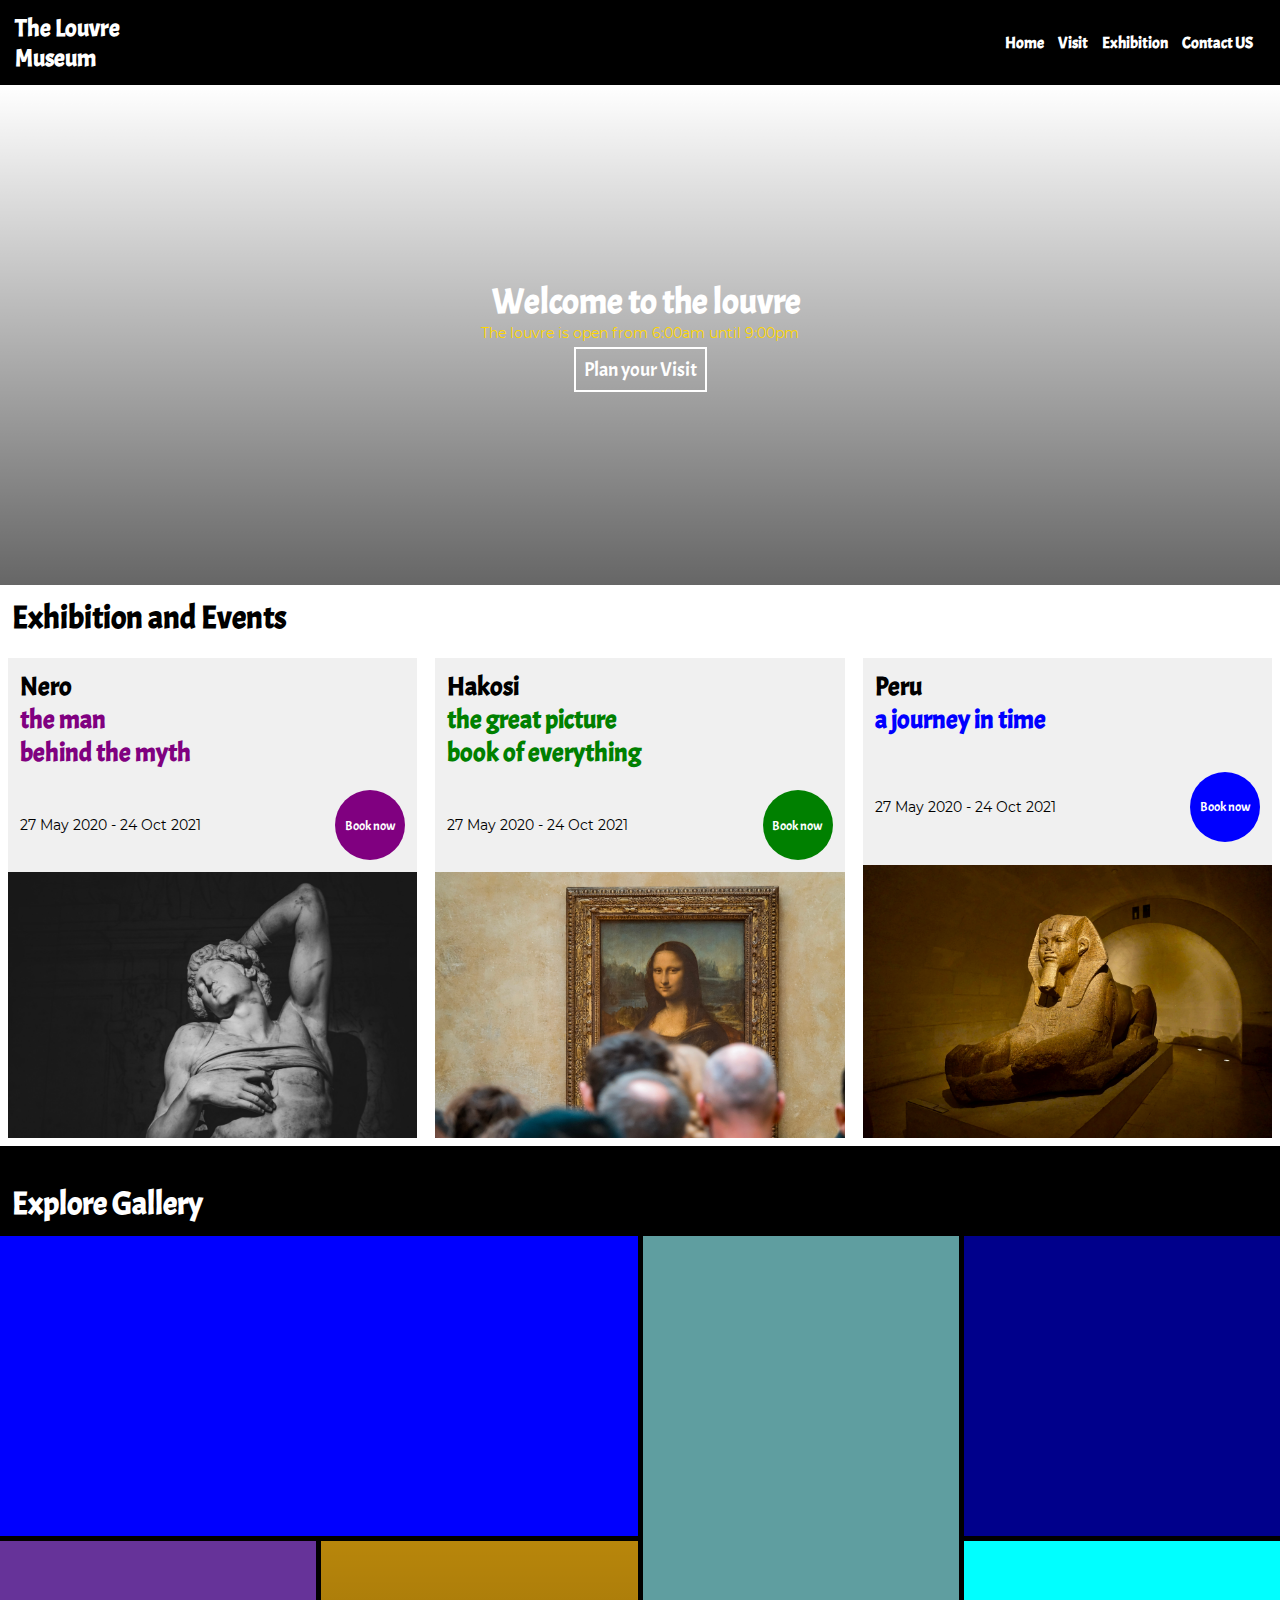
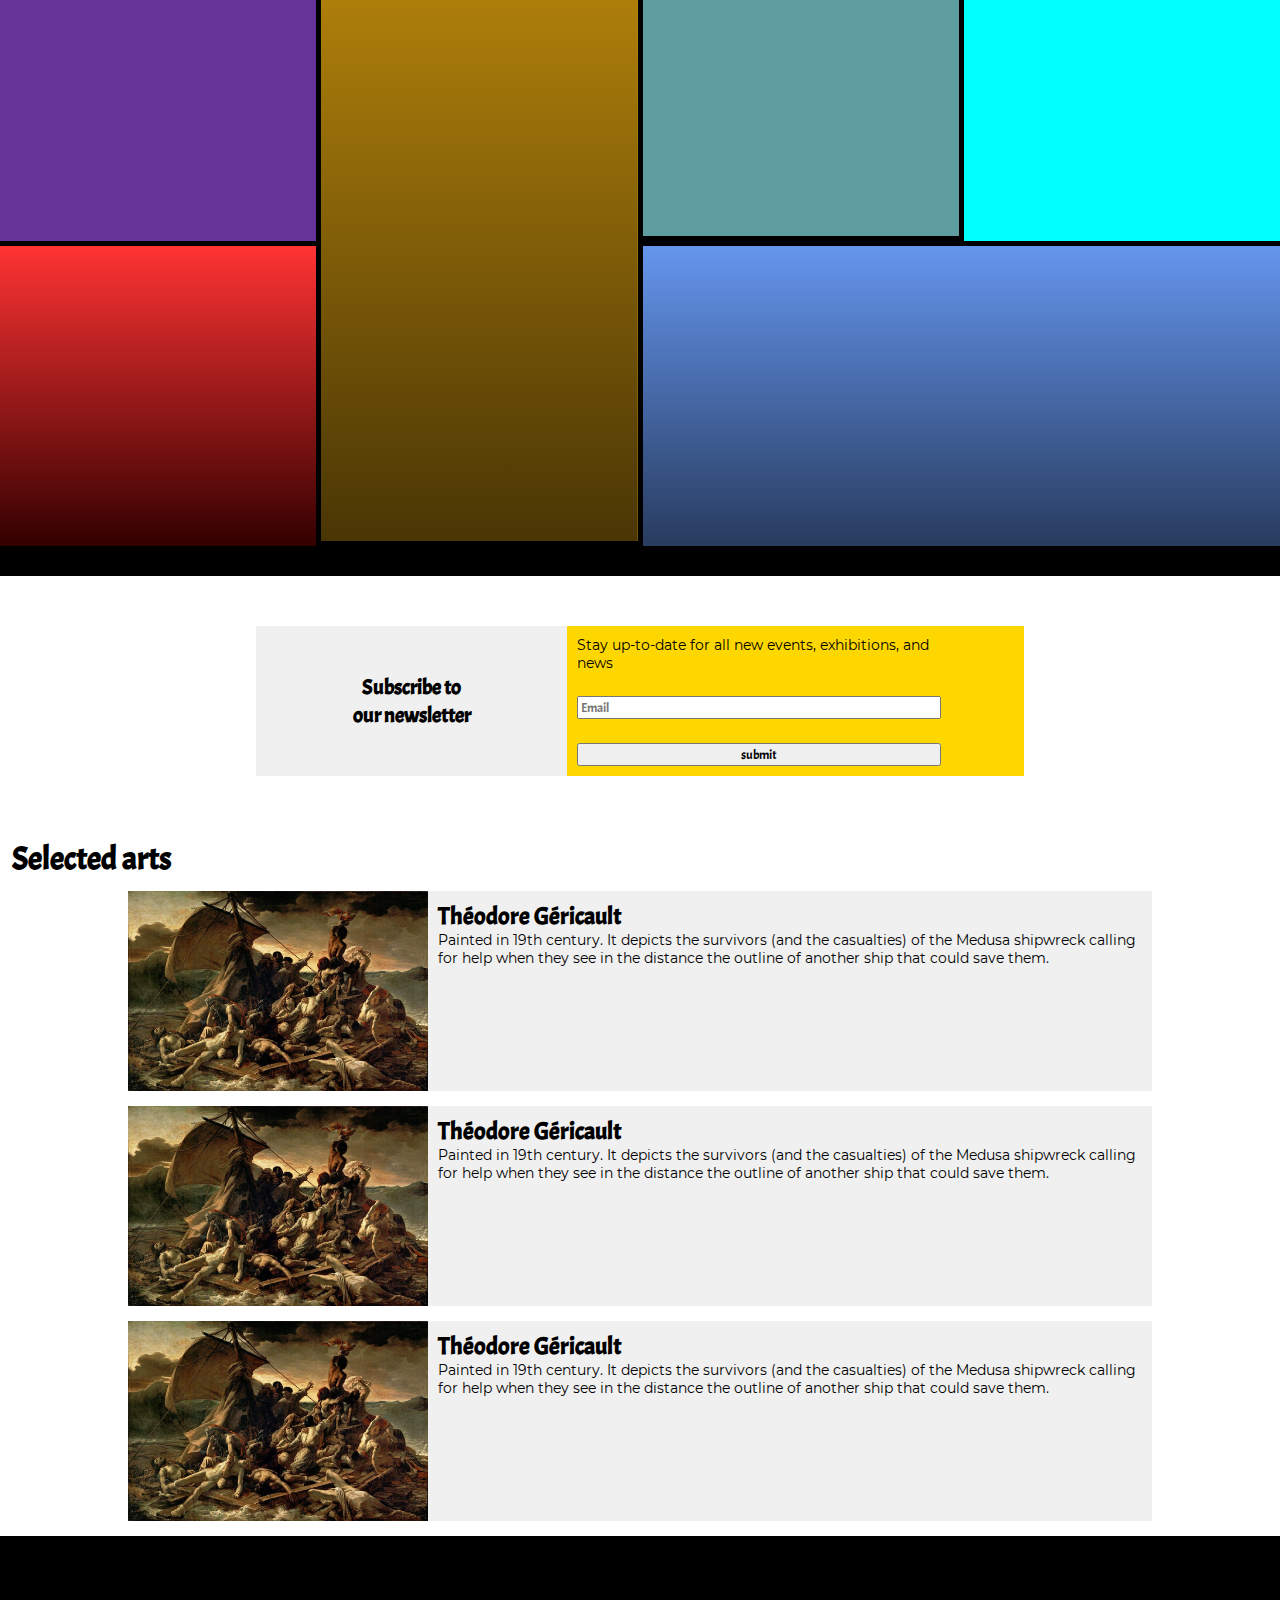
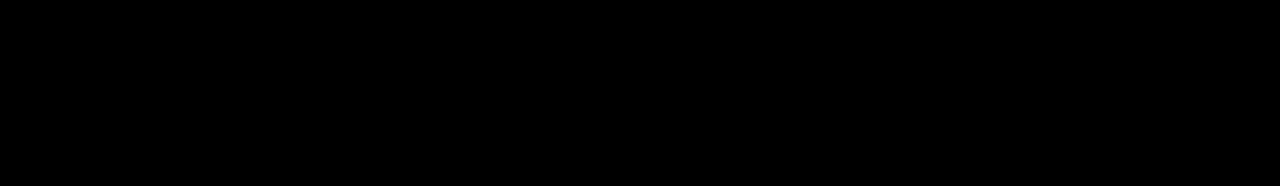
==== commit 1c20c1fd: "css updates" ====
--- a/index.html
+++ b/index.html
@@ -25,7 +25,7 @@
                 </tr>
             </table>
             <nav>
-                <a href="">Home</a>
+                <a href="./index.html">Home</a>
                 <a href="./visit.html">Visit</a>
                 <a href="./exhibition.html">Exhibition</a>
                 <a href="./contact.html">Contact US</a>
@@ -34,14 +34,14 @@
 
         <div class="main">
             <div class="first-section">
-                <h3 class="title">Welcome to the louvre</h3>
+                <h3 class="main-title">Welcome to the louvre</h3>
                 <p style="color: gold;">The louvre is open from 6:00am until 9:00pm</p>
                 <input type="button" value="Plan your Visit" class="input" />
             </div>
 
             <div class="event-section">
                 <div class="header">
-                    <h1>Exhibition and Events</h1>
+                    <h1 class="section-header-title">Exhibition and Events</h1>
                     <a href="./exhibition.html">See all Exhibitions</a>
                 </div>
                 <div class="grid-container">
@@ -73,7 +73,7 @@
             </div>
 
             <div class="gallery-section">
-                <h1 class=".title">Explore Gallery</h1>
+                <h1 class="section-header-title">Explore Gallery</h1>
                 <div class='gallery-container'>
                     <div class="gallery-item" id='item1'>
                     </div>
@@ -90,7 +90,7 @@
             <div class="email-section">
                 <div class="card">
                     <div class="title">
-                        <p>Subscribe to <br>our newsletter</p>
+                        <h6>Subscribe to <br>our newsletter</h6>
                     </div>
                     <div class="content">
                         <p>Stay up-to-date for all new events, exhibitions, and news</p>
@@ -100,7 +100,7 @@
                 </div>
             </div>
             <div class="selected-arts-section">
-                <h1>Selected arts</h1>
+                <h1 class="section-header-title">Selected arts</h1>
                 <div class="arts">
                     <div class="art-item art1">
                         <div class="preview">
@@ -109,22 +109,9 @@
                         </div>
                         <div class="details">
                             <h2>Théodore Géricault</h2>
-                            Painted in 19th century. It depicts the survivors (and the casualties) of
-                            the Medusa shipwreck calling for help when they see in the distance the
-                            outline of another ship that could save them.
-                        </div>
-                    </div>
-                    <div class="art-item art1">
-                        <div class="details">
-                            <h2>Théodore Géricault</h2>
-                            Painted in 19th century.
-                            It depicts the survivors (and the casualties) of
-                            the Medusa shipwreck calling for help when they see in the distance the
-                            outline of another ship that could save them.
-                        </div>
-                        <div class="preview">
-                            <img src="./assets/images/The-raft-of-the-medusa.jpg" alt="the raft of the medusa"
-                                class="image" width="100%" height="100%" />
+                            <p>Painted in 19th century. It depicts the survivors (and the casualties) of
+                                the Medusa shipwreck calling for help when they see in the distance the
+                                outline of another ship that could save them.</p>
                         </div>
                     </div>
                     <div class="art-item art1">
@@ -134,10 +121,23 @@
                         </div>
                         <div class="details">
                             <h2>Théodore Géricault</h2>
-                            Painted in 19th century. It depicts the survivors (and the casualties) of
-                            the Medusa shipwreck calling for help when they see in the distance the outline of another
-                            ship
-                            that could save them.
+                            <p> Painted in 19th century.
+                                It depicts the survivors (and the casualties) of
+                                the Medusa shipwreck calling for help when they see in the distance the
+                                outline of another ship that could save them. </p>
+                        </div>
+                    </div>
+                    <div class="art-item art1">
+                        <div class="preview">
+                            <img src="./assets/images/The-raft-of-the-medusa.jpg" alt="the raft of the medusa"
+                                class="image" width="100%" height="100%" />
+                        </div>
+                        <div class="details">
+                            <h2>Théodore Géricault</h2>
+                            <p>Painted in 19th century. It depicts the survivors (and the casualties) of
+                                the Medusa shipwreck calling for help when they see in the distance the outline of
+                                another
+                                ship that could save them.</p>
                         </div>
                     </div>
                 </div>
--- a/styles.css
+++ b/styles.css
@@ -14,12 +14,9 @@
     margin: 0;
     font-family: Acme;
 }
-h1 {
-    font-size: 35px;
-    padding: 12px;
-}
 p{
     font-family: Montserrat;
+    font-size: 14px;
 }
 a{
     text-decoration: none;
@@ -30,7 +27,10 @@
     border-bottom-width:  2px;
     color: gold;
 }
-
+.section-header-title {
+    font-size: 32px;
+    padding: 12px;
+}
 
 .navBar {
     display: flex;
@@ -84,7 +84,6 @@
     color: white;
 }
 
-
 .first-section {
     display: flex;
     flex-direction: column;
@@ -100,9 +99,10 @@
     align-items: center;
 }
 
-.first-section .title {
-    color: white;
-    font-size: 37px;
+.main-title {
+    color: white;
+    padding-left: 12px;
+    font-size: 35px;
 }
 .first-section .input {
     border-width: 2px;
@@ -254,19 +254,25 @@
 }
 .email-section .card {
     display: flex;
+    padding: 0px;
     height: 150px;
-    width: 500px;
+    width: 60%;
     background-color: gold;
 }
 .email-section .card .title {
     background-color: rgb(240,240,240);
-    font-size: 25px;
+    font-size: 32px;
     padding: 10px;
     text-align: center;
+    display: flex;
+    flex: 0.4;
+    align-items: center;
+    justify-content: center;
 }
 .email-section .card .content {
     padding: 10px;
-    font-size: 19px;
+    font-size: 16px;
+    flex: 0.5;
     display: flex;
     flex-direction: column;
     justify-content: space-between;
@@ -538,6 +544,8 @@
      display: flex;
      flex-direction: column;
      justify-content: space-evenly;
+     align-items: center;
+     text-align: center;
  }
 .donate-section .details input {
     padding: 8px;
@@ -553,6 +561,10 @@
     color: white;
 }
 @media screen and (max-width: 700px) {
+    
+    p {
+        font-size: 12px;
+    }
     nav{
         display: none;
     }
@@ -565,12 +577,27 @@
     .Menu:hover {
         visibility: visible;
     }
-
-    .first-section .title{
-        font-size: 31px;
+    .section-header-title {
+        font-size: 26px;
+    }
+
+    .main-title{
+        font-size: 30px;
     } 
     .first-section .input {
         font-size: 15px;
+    }
+    
+    .email-section .card {
+        width: 90%;
+    }
+
+    .selected-arts-section .art-item {
+        flex-direction: column;
+        max-height: 800px;
+    }
+    .selected-arts-section .preview {
+        max-width: 100%;
     }
 
     .visit-page .covid-regulations .details{
@@ -601,6 +628,22 @@
     .map-preview {
         width: 90%;
         background-color: green;
+    }
+
+    .contact-section .card{
+        width: 80%;
+    }
+    .contact-section label {
+        font-size: 16px;
+    }
+    .contact-section input {
+        font-size: 12px;
+    }
+    .donate-section {
+        flex-direction: column;
+    }
+    .donate-section .details {
+        align-self: center;
     }
 }
 @media screen and (max-width: 800px) {
@@ -625,4 +668,5 @@
    .event-section .details{
        order: 2;
    }
+
 }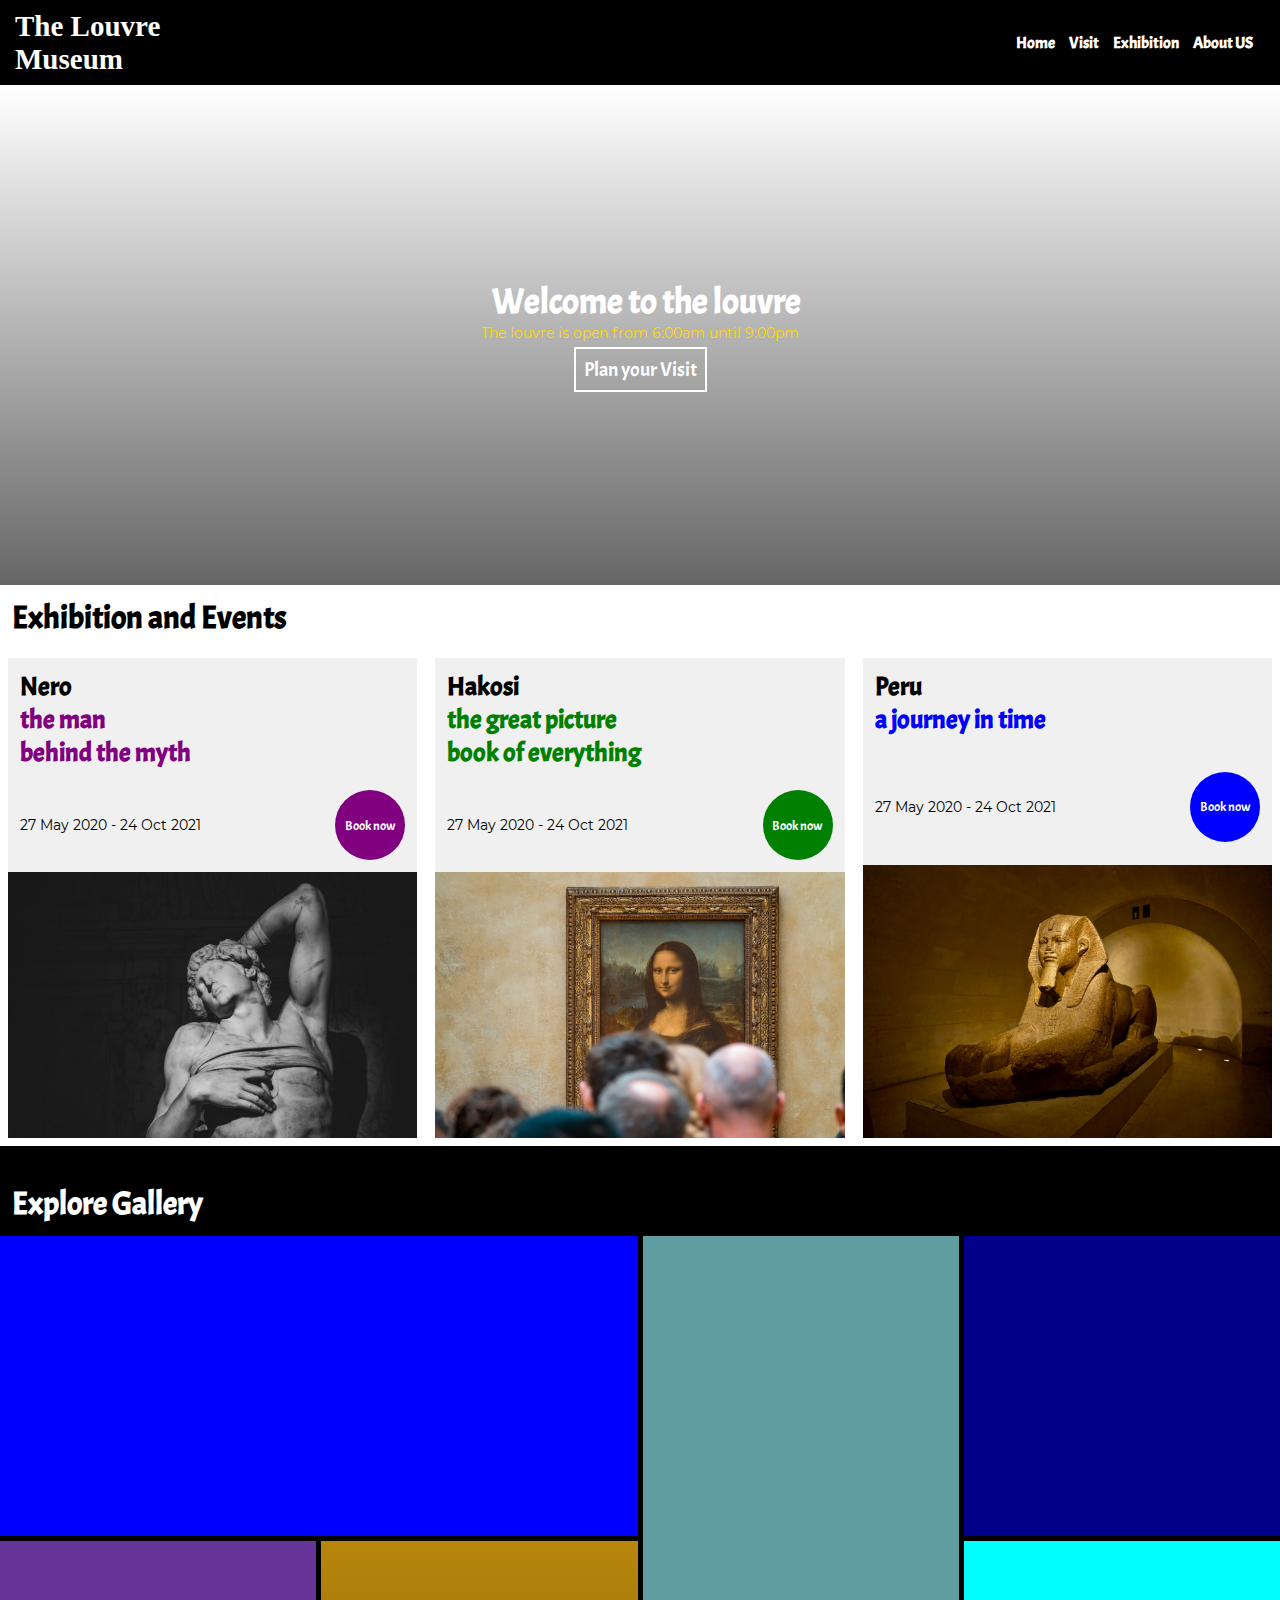
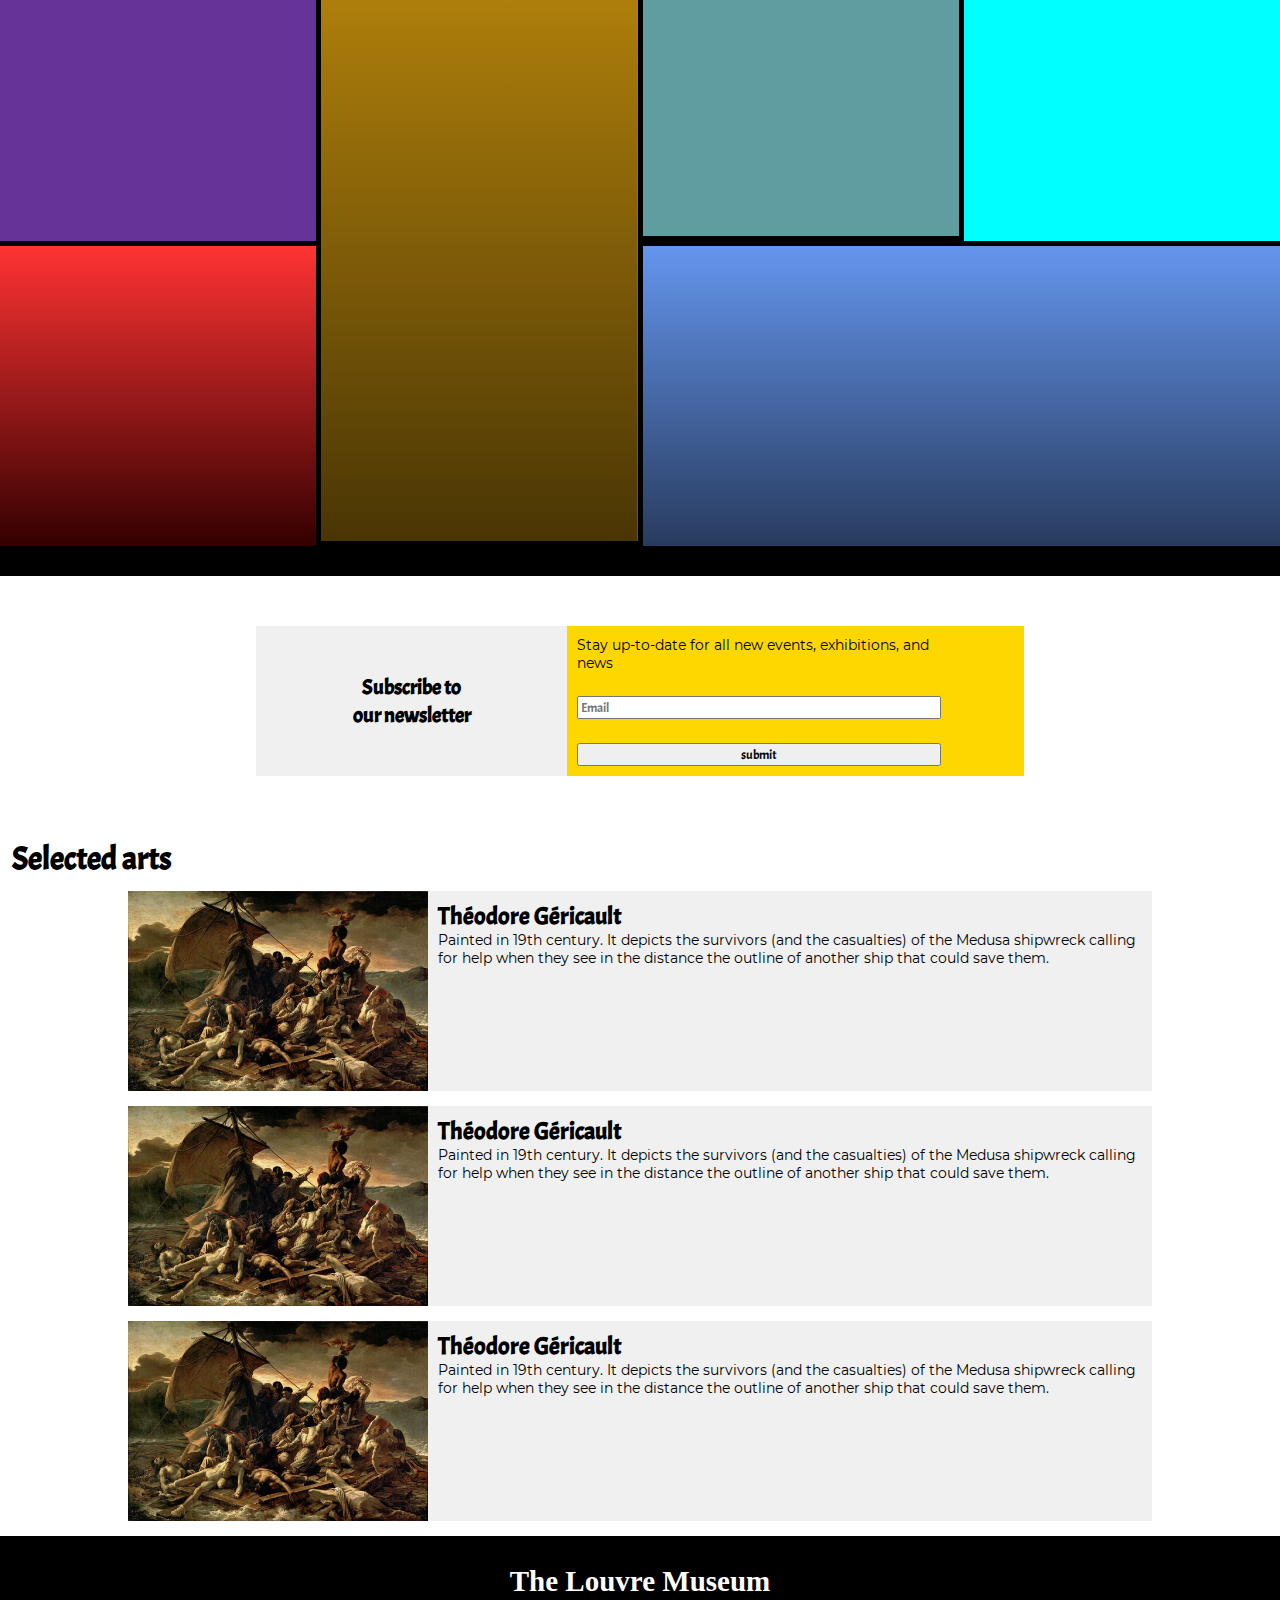
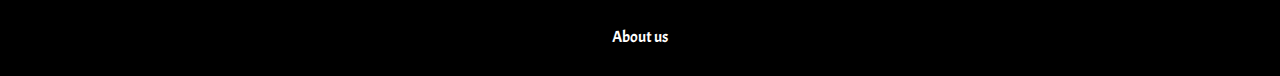
==== commit 997d9596: "added responsive" ====
--- a/index.html
+++ b/index.html
@@ -21,14 +21,14 @@
                 </tr>
                 <tr>
                     <td><a href="./exhibition.html">Exhibition</a></td>
-                    <td><a href="./contact.html">Contact US</a></td>
+                    <td><a href="./about.html">About US</a></td>
                 </tr>
             </table>
             <nav>
                 <a href="./index.html">Home</a>
                 <a href="./visit.html">Visit</a>
                 <a href="./exhibition.html">Exhibition</a>
-                <a href="./contact.html">Contact US</a>
+                <a href="./about.html">About US</a>
             </nav>
         </div>
 
@@ -143,6 +143,8 @@
                 </div>
             </div>
             <div class="footer">
+                <h2 class='title'> The Louvre Museum </h2>
+                <a href="./about.html">About us</a>
             </div>
         </div>
     </div>
--- a/styles.css
+++ b/styles.css
@@ -42,9 +42,10 @@
     justify-content: space-between;
     color: white;
 }
-.navBar title {
+.navBar .title, .footer .title {
     font-family: Carter cursive;
     font-size: 29px;
+    color: white;
 }
 nav {
     margin-left: 15px;
@@ -305,7 +306,11 @@
 
 .footer{
     background-color: black;
-    height: 250px;
+    height: 140px;
+    display: flex;
+    flex-direction: column;
+    align-items: center;
+    justify-content: space-evenly;
 }
 
 .exhibition-page .grid-container{
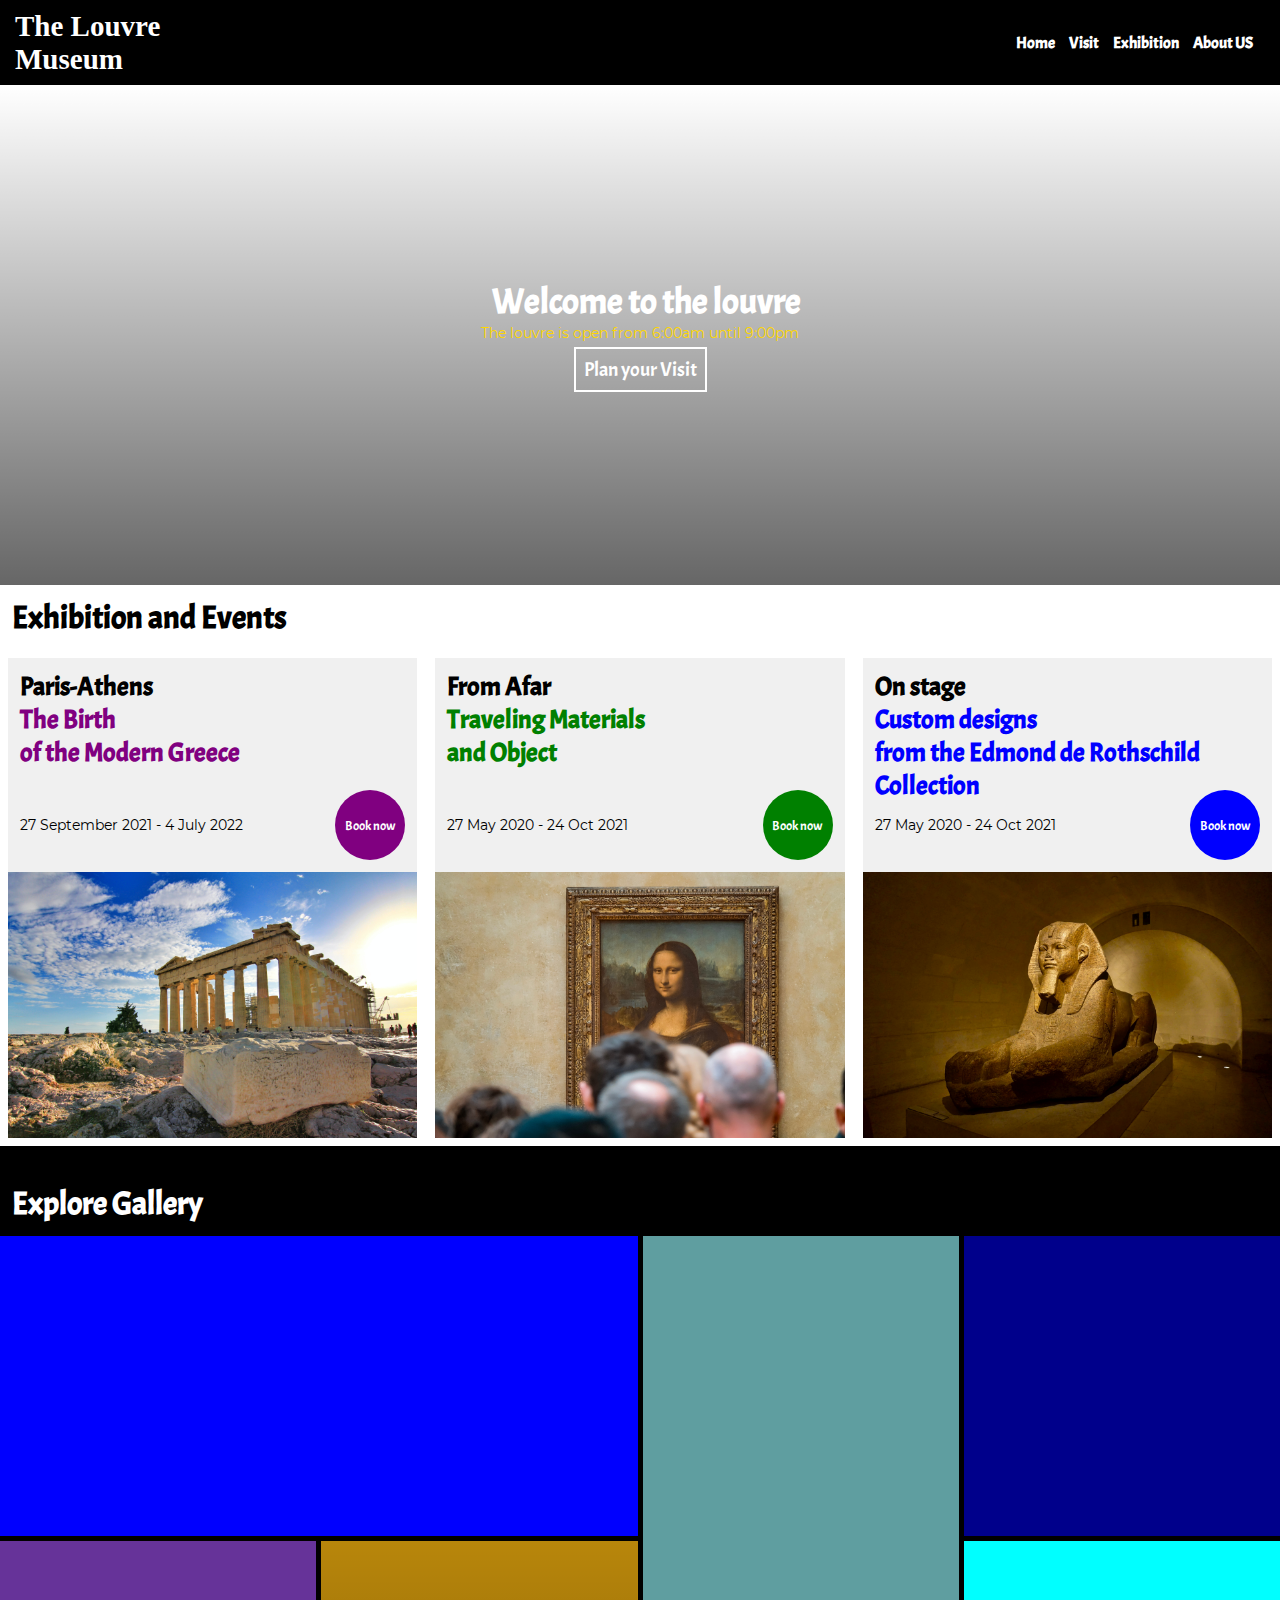
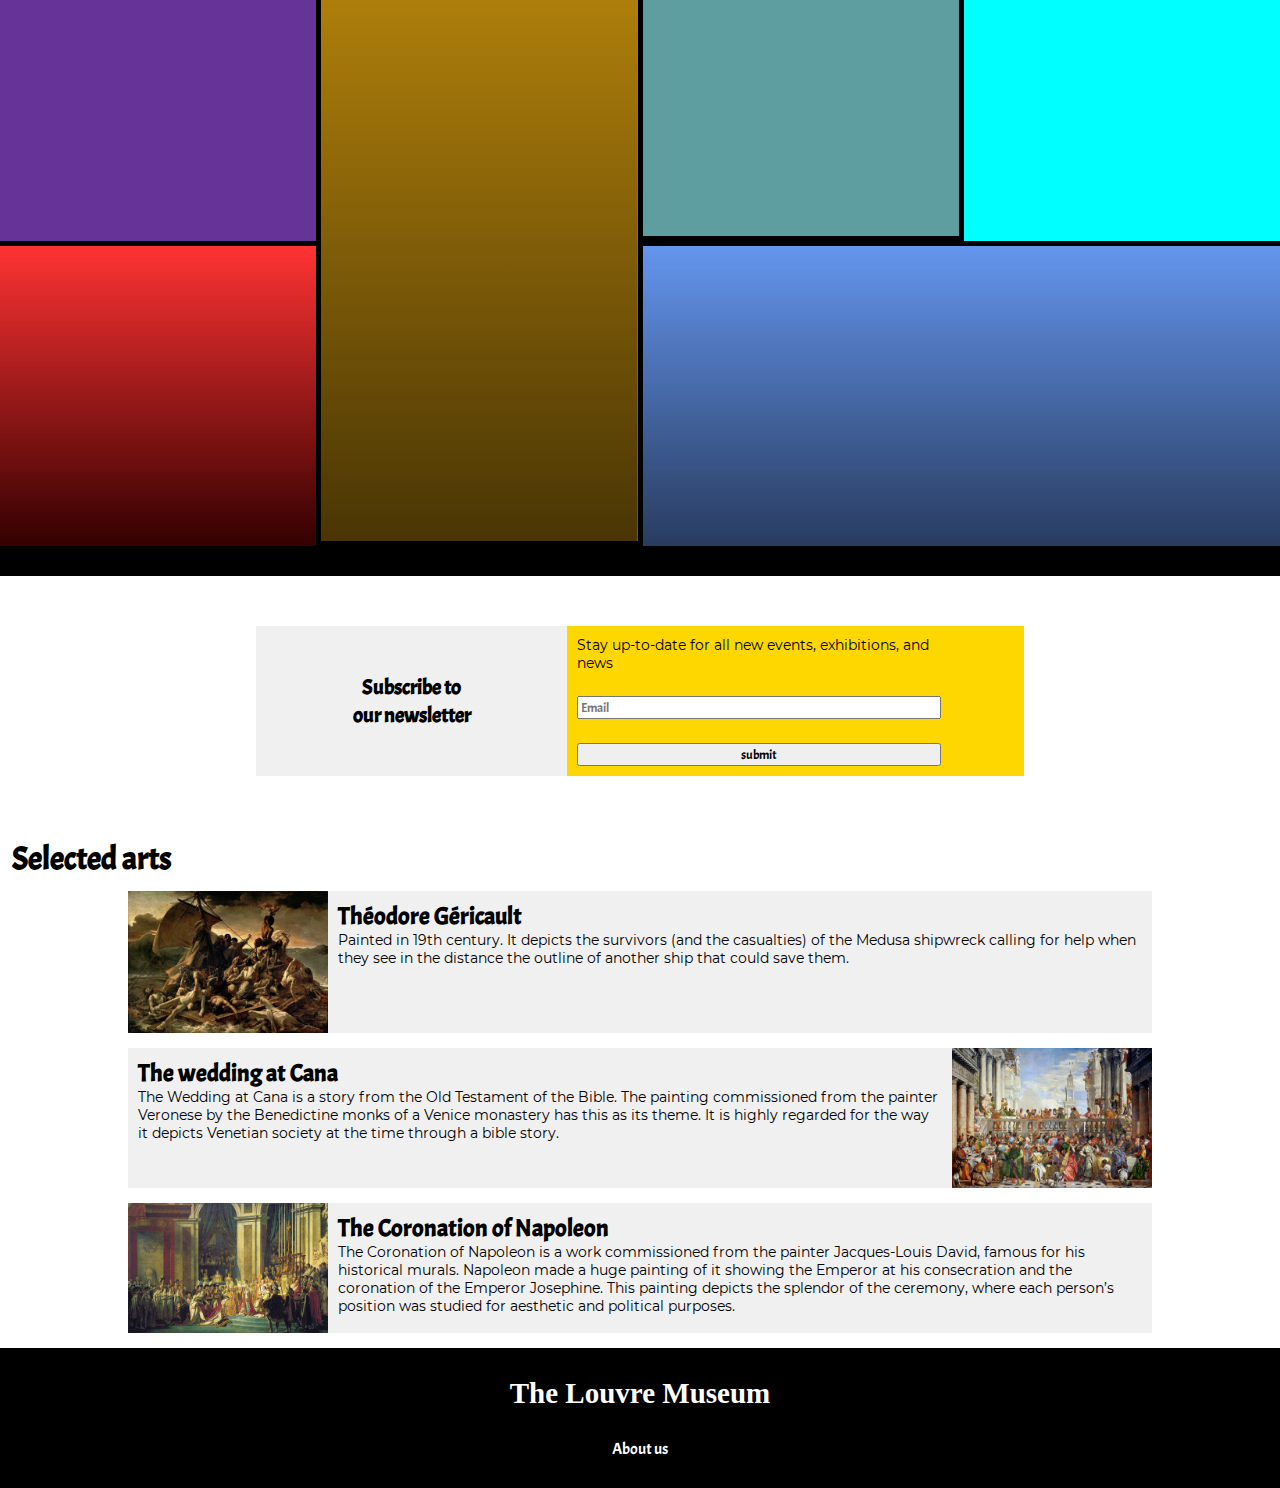
==== commit a68882cd: "added separate files" ====
--- a/index.html
+++ b/index.html
@@ -46,15 +46,16 @@
                 </div>
                 <div class="grid-container">
                     <div class="gridItem event1">
-                        <h3> Nero<br><span class="special-words"> the man <br> behind the myth</span></h3>
+                        <h3> Paris-Athens<br><span class="special-words"> The Birth <br> of the Modern Greece</span>
+                        </h3>
                         <div class="details">
-                            <p>27 May 2020 - 24 Oct 2021</p>
+                            <p>27 September 2021 - 4 July 2022</p>
                             <input type="button" value="Book now" class="book-now-button" />
                         </div>
-                        <img src="./assets/images/sculpture.jpg" class="image" />
+                        <img src="./assets/images/athena.jpg" class="image" />
                     </div>
                     <div class="gridItem event2">
-                        <h3>Hakosi<br> <span class="special-words">the great picture <br> book of everything</span></h3>
+                        <h3>From Afar<br> <span class="special-words">Traveling Materials <br> and Object</span></h3>
                         <div class='details'>
                             <p>27 May 2020 - 24 Oct 2021</p>
                             <input type="button" value="Book now" class="book-now-button" />
@@ -62,7 +63,8 @@
                         <img src="./assets/images/monaliza.jpg" class="image" />
                     </div>
                     <div class="gridItem event3">
-                        <h3>Peru<br> <span class="special-words"> a journey in time</span></h3>
+                        <h3>On stage<br> <span class="special-words"> Custom designs <br> from the Edmond de Rothschild
+                                Collection</span></h3>
                         <div class='details'>
                             <p>27 May 2020 - 24 Oct 2021</p>
                             <input type="button" value="Book now" class="book-now-button" />
@@ -102,7 +104,7 @@
             <div class="selected-arts-section">
                 <h1 class="section-header-title">Selected arts</h1>
                 <div class="arts">
-                    <div class="art-item art1">
+                    <div class="art-item">
                         <div class="preview">
                             <img src="./assets/images/The-raft-of-the-medusa.jpg" alt="the raft of the medusa"
                                 class="image" width="100%" height="100%" />
@@ -114,30 +116,33 @@
                                 outline of another ship that could save them.</p>
                         </div>
                     </div>
-                    <div class="art-item art1">
+                    <div class="art-item">
+                        <div class="details">
+                            <h2>The wedding at Cana</h2>
+                            <p> The Wedding at Cana is a story from the Old Testament of the Bible. The painting
+                                commissioned from the painter Veronese by the Benedictine monks of a Venice monastery
+                                has this as its theme. It is highly regarded for the way it depicts
+                                Venetian society at the time through a bible story.</p>
+                        </div>
                         <div class="preview">
-                            <img src="./assets/images/The-raft-of-the-medusa.jpg" alt="the raft of the medusa"
+                            <img src="./assets/images/the-wedding-cana.jpg" alt="the wedding cana" class="image"
+                                width="100%" height="100%" />
+                        </div>
+                    </div>
+                    <div class="art-item">
+                        <div class="preview">
+                            <img src="./assets/images/the-coronation-of-napoleon.jpg" alt="The Coronation of Napoleon"
                                 class="image" width="100%" height="100%" />
                         </div>
                         <div class="details">
-                            <h2>Théodore Géricault</h2>
-                            <p> Painted in 19th century.
-                                It depicts the survivors (and the casualties) of
-                                the Medusa shipwreck calling for help when they see in the distance the
-                                outline of another ship that could save them. </p>
-                        </div>
-                    </div>
-                    <div class="art-item art1">
-                        <div class="preview">
-                            <img src="./assets/images/The-raft-of-the-medusa.jpg" alt="the raft of the medusa"
-                                class="image" width="100%" height="100%" />
-                        </div>
-                        <div class="details">
-                            <h2>Théodore Géricault</h2>
-                            <p>Painted in 19th century. It depicts the survivors (and the casualties) of
-                                the Medusa shipwreck calling for help when they see in the distance the outline of
-                                another
-                                ship that could save them.</p>
+                            <h2>The Coronation of Napoleon</h2>
+                            <p>The Coronation of Napoleon is a work commissioned from the painter Jacques-Louis David,
+                                famous for his historical
+                                murals. Napoleon made a huge painting of it showing the Emperor at his consecration and
+                                the coronation of the Emperor
+                                Josephine. This painting depicts the splendor of the ceremony, where each person’s
+                                position was studied for aesthetic
+                                and political purposes.</p>
                         </div>
                     </div>
                 </div>
--- a/styles.css
+++ b/styles.css
@@ -26,6 +26,12 @@
     border-bottom-style: solid;
     border-bottom-width:  2px;
     color: gold;
+}
+.card {
+    background-color: white;
+    margin: 3px;
+    padding: 8px;
+    min-height: 150px;
 }
 .section-header-title {
     font-size: 32px;
@@ -291,15 +297,15 @@
     margin-bottom: 15px;
     max-height: 200px;
     overflow: hidden;
-}
-.selected-arts-section .art1{
     display: flex;
     justify-content: space-evenly;
 }
 .selected-arts-section .details{
     padding: 10px;
+    height: '100%';
 }
 .selected-arts-section .preview{
+    flex: 0.4;
     max-width: 300px;
     min-width: 200px;
 }
@@ -327,7 +333,7 @@
     border-width: 10px;
 }
 .exhibition-page .exhibition1 {
-    background-image: url(./assets/images/louvre.jpg);
+    background-image: url(./assets/images/athena.jpg);
 }
 .exhibition-page .exhibition2 {
     background-image: url(./assets/images/sculpture.jpg);
@@ -392,179 +398,6 @@
     font-size: 12px;
 }
 
-.visit-page .header{
-    display: flex;
-    flex-direction: column;
-    height: 300px;
-    background-image: url('./assets/images/louvre-visit.jpg');
-    background-position: center;
-    background-size: cover;
-    background-repeat: no-repeat;
-    justify-content: flex-end;
-    padding-bottom: 15px;
-    align-items: flex-start;
-}
-
-.visit-page .header h1, .contact-us-page .header h1 {
-    background-color: rgba(0, 0, 0, 0.6);
-    color: white;
-    width: 50%;
-}
-.visit-page .title{
-    letter-spacing: 3px;
-    margin: 20px 0px 2px 15px;
-    font-size: 28px;
-}
-.visit-page .navBar {
-    background-color: black;
-}
-.covid-regulations .details {
-    display: flex;
-    align-items: center;
-    justify-content: space-between;
-    margin: 14px;
-    min-width: 100px;
-}
-.covid-regulations .details iframe {
-    flex:  0.4;
-    min-height: 200px;
-}
-.covid-regulations .details p {
-    flex: 0.5;  
-}
-.visit-page .admission-info {
-    background-color: rgb(240,240,240);
-    padding: 5px;
-}
-.admission-info .content {
-    display: flex;
-    padding: 14px;
-    align-items: center;
-    justify-content: space-evenly;
-}
-.card {
-    background-color: white;
-    margin: 3px;
-    padding: 8px;
-    min-height: 150px;
-}
-.visit-page .opening-hours {
-    display: flex;
-    flex-direction: column;
-    justify-content: space-evenly;
-    align-items: flex-start;
-}
-.visit-page .ticket-prices {
-    display: flex;
-    flex-direction: column;
-    justify-content: space-evenly;
-    align-items: flex-start;
-}
-.visit-page .price-info {
-    margin-right: 3px;
-    font-size: 18px;
-}
-
-.map .details {
-    margin: 15px;
-    display: flex;
-    flex-direction: row;
-    justify-content: space-evenly;
-    align-items: center;
-}
-.map .details p {
-    width: 40%;
-}
-.map-preview {
-    height: 250px;
-    width: 45%;
-    background-color: green;
-}
-
-.contact-us-page .header {
-    display: flex;
-    flex-direction: column;
-    height: 300px;
-    background-image: url('./assets/images/about-us.jpg');
-    background-position: center;
-    background-size: cover;
-    background-repeat: no-repeat;
-    justify-content: flex-end;
-    padding-bottom: 15px;
-    align-items: flex-start;
-}
-
-.contact-us-page .info-section {
-    padding: 15px;
-}
-.contact-section {
-    padding: 15px;
-    background-color: rgb(240,240,240);
-    display: flex;
-    flex-direction: column;
-}
-.contact-section form {
-    display: flex;
-    flex-direction: column;
-    justify-content: center;
-    align-items: flex-start;
-    padding: 10px;
-}
-.contact-section label {
-    font-size: 19px;
-}
-.contact-section input {
-    width: 100%;
-    height: 30px;
-    margin: 8px 0px;
-    font-size: 16px;
-}
-.contact-section .card {
-    margin: 15px;
-    width: 40%;
-    align-self: center;
-}
-.donate-section {
-    height: 200px;
-    display: flex;
-    background-image: linear-gradient(
-      rgba(0, 0, 0,0.3), 
-      rgba(0, 0, 0, 0.3)
-    ), url(./assets/images/louvre-museum-paris-france.jpg);
-    justify-content: space-between;
-    align-items: center;
-    padding: 15px;
-    background-position: center;
-    background-repeat: no-repeat;
-    background-attachment: fixed;
-    background-size: cover;
-    color: white;
-}
-.donate-section h3 {
-    font-size: 30px;
-    flex: 0.5;
- }
- .donate-section .details {
-     flex: 0.5;
-     display: flex;
-     flex-direction: column;
-     justify-content: space-evenly;
-     align-items: center;
-     text-align: center;
- }
-.donate-section .details input {
-    padding: 8px;
-    font-size: 18px;
-    width: 50%;
-    border-width: 2px;
-    background-color: gold;
-    border-color: black;
-    margin: 10px;
-}
-.donate-section .details input:hover {
-    background-color: black;
-    color: white;
-}
 @media screen and (max-width: 700px) {
     
     p {
@@ -603,52 +436,6 @@
     }
     .selected-arts-section .preview {
         max-width: 100%;
-    }
-
-    .visit-page .covid-regulations .details{
-        flex-direction: column;
-        justify-content: space-evenly;
-        align-items: center;
-    }
-    .covid-regulations .details iframe {
-        margin-top: 20px;
-        width: 90% !important;
-    }
-    .admission-info .content {
-        flex-direction: column;
-    }
-    .visit-page .admission-info .card {
-        width: 90%;
-        margin-bottom: 8px;
-    }
-    .map .details{
-        flex-direction: column;
-        justify-content: space-evenly;
-        align-items: center;
-    }
-    .map .details p {
-        width: 90%;
-        margin-bottom: 15px;
-    }
-    .map-preview {
-        width: 90%;
-        background-color: green;
-    }
-
-    .contact-section .card{
-        width: 80%;
-    }
-    .contact-section label {
-        font-size: 16px;
-    }
-    .contact-section input {
-        font-size: 12px;
-    }
-    .donate-section {
-        flex-direction: column;
-    }
-    .donate-section .details {
-        align-self: center;
     }
 }
 @media screen and (max-width: 800px) {
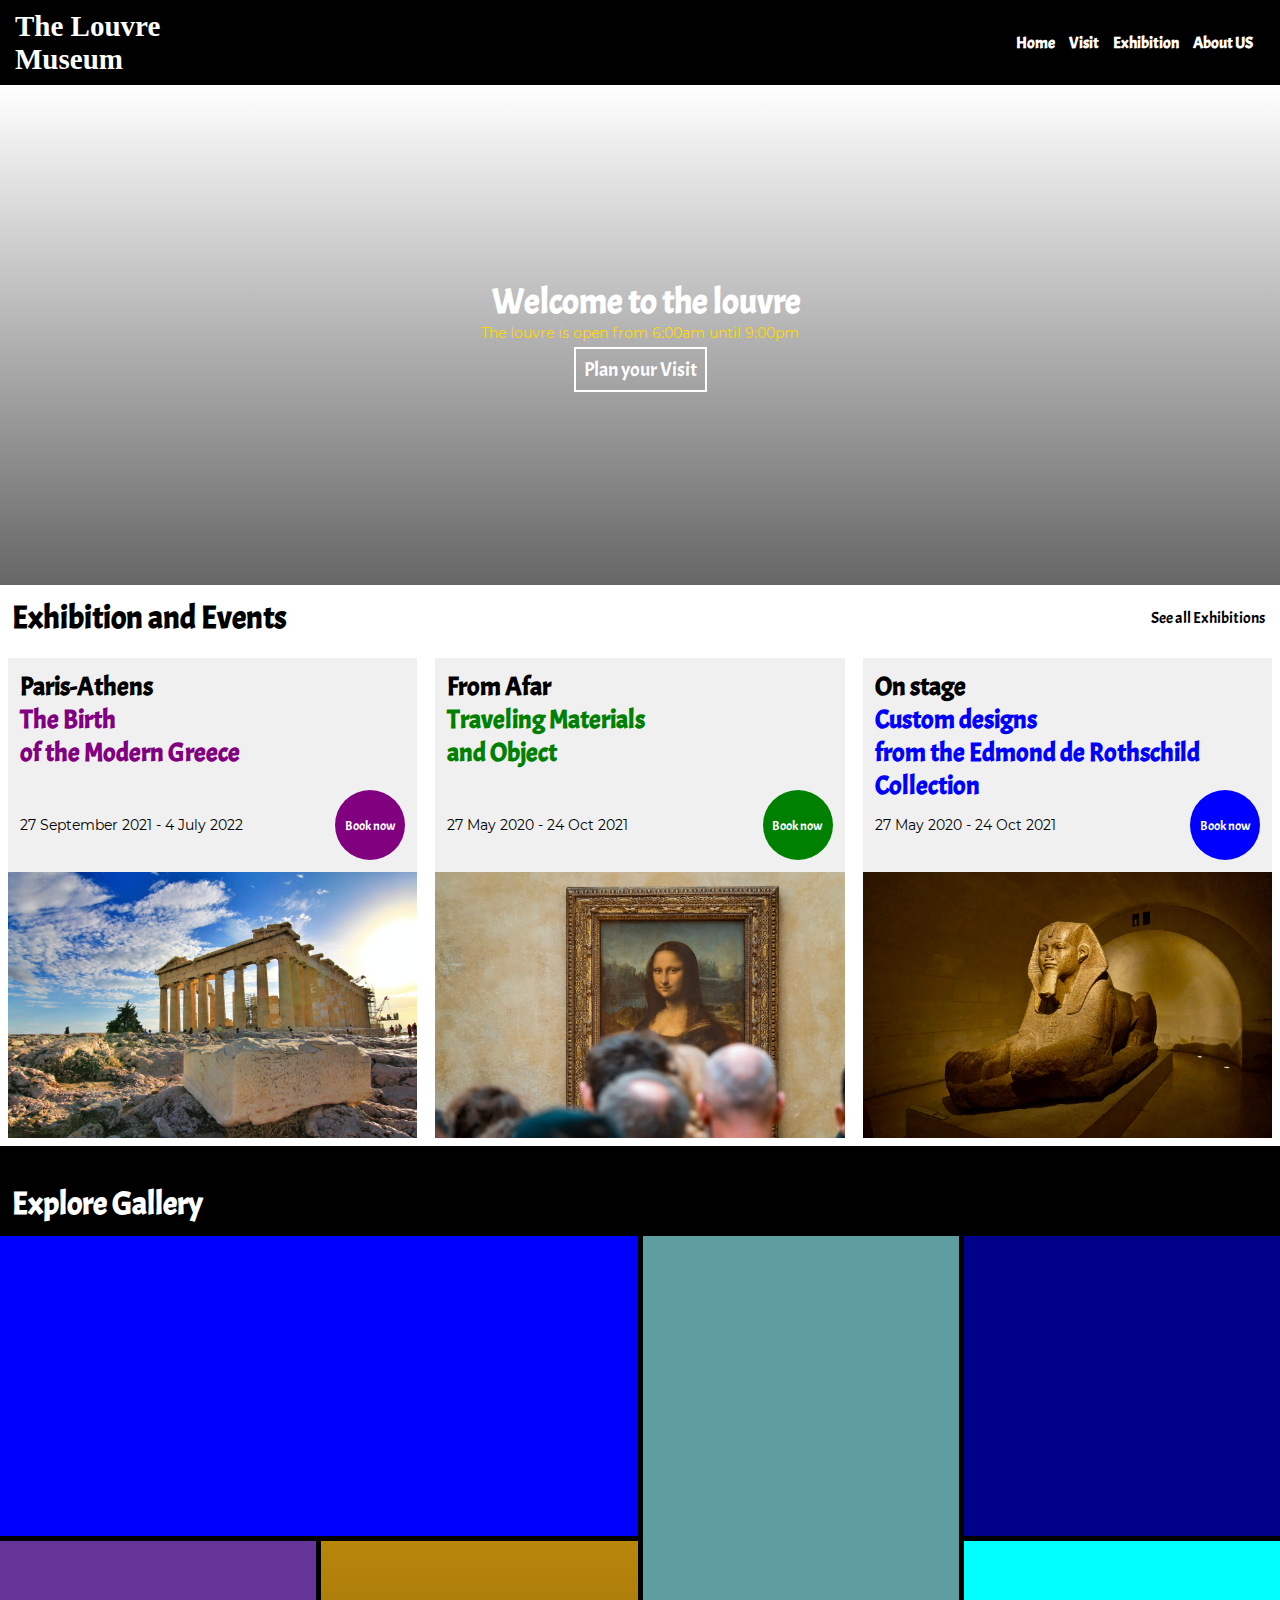
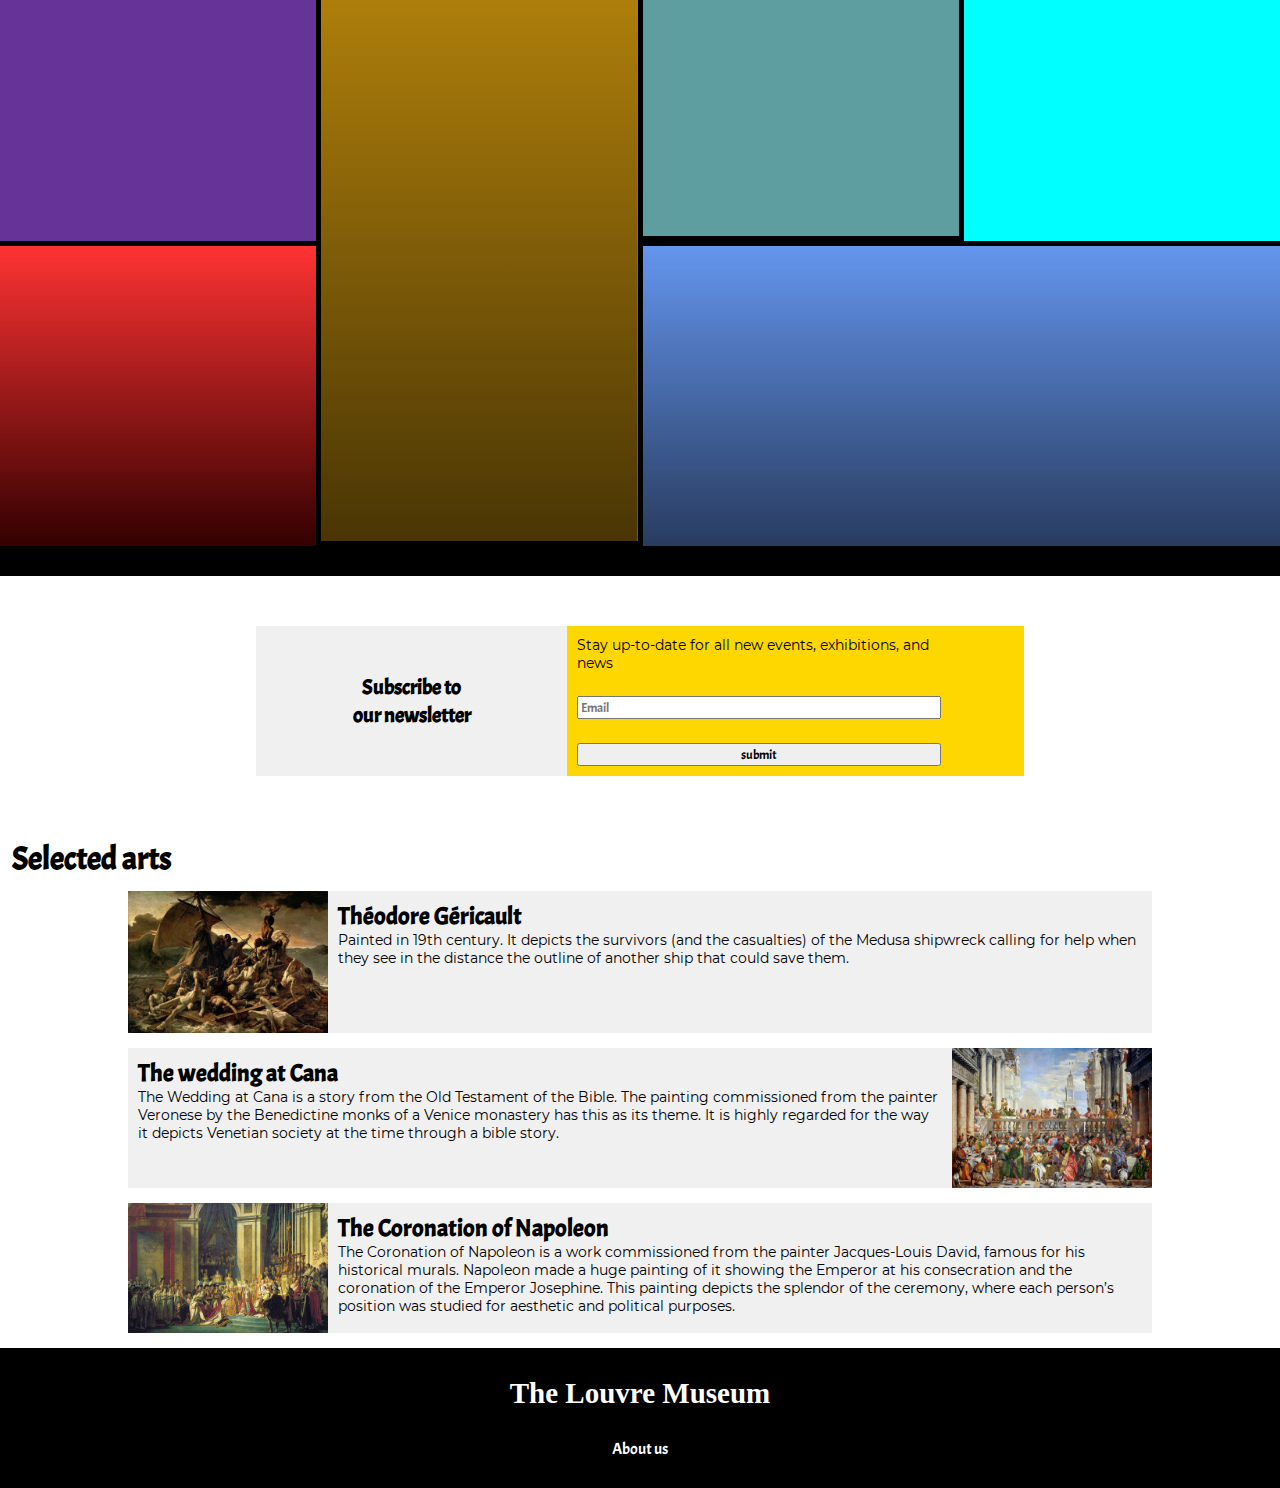
==== commit 1177f942: "more fixes" ====
--- a/index.html
+++ b/index.html
@@ -36,13 +36,13 @@
             <div class="first-section">
                 <h3 class="main-title">Welcome to the louvre</h3>
                 <p style="color: gold;">The louvre is open from 6:00am until 9:00pm</p>
-                <input type="button" value="Plan your Visit" class="input" />
+                <a href="./visit.html" class="input">Plan your Visit</a>
             </div>
 
             <div class="event-section">
                 <div class="header">
                     <h1 class="section-header-title">Exhibition and Events</h1>
-                    <a href="./exhibition.html">See all Exhibitions</a>
+                    <a href="./exhibition.html" style="color: black">See all Exhibitions</a>
                 </div>
                 <div class="grid-container">
                     <div class="gridItem event1">
--- a/styles.css
+++ b/styles.css
@@ -71,8 +71,10 @@
     right: 0;
     background-color: black;
     visibility: hidden;
-    transition-property: visibility;
+    transition-property: visibility, opacity;
     transition-delay: 450ms;
+    opacity: 0;
+    transition-duration: 500ms;
 }
 table a {
     color: white;
@@ -139,7 +141,13 @@
     justify-content: space-between;
     background-color: rgb(240,240,240);
     overflow: hidden;
-
+    transition-property: transform;
+    transition-duration: 500ms;
+}
+.event-section .gridItem:hover{
+    background-color: black;
+    color: white;
+    transform: scale(1.02,1.02);
 }
 .event-section h3 {
     font-size: 26px;
@@ -170,6 +178,9 @@
     width: 70px;
     color: white;
     border-width: 0px;
+}
+.gridItem .book-now-button:hover {
+    background-color: tomato;
 }
 .event1 .special-words {
     color: purple;
@@ -319,85 +330,6 @@
     justify-content: space-evenly;
 }
 
-.exhibition-page .grid-container{
-    display: grid;
-    grid-template-columns: auto auto;
-    gap: 2px;
-}
-.exhibition-page .grid-item {
-    background-color: blue;
-    height: 400px;
-    background-position: center;
-    background-size: cover;
-    border-color: black;
-    border-width: 10px;
-}
-.exhibition-page .exhibition1 {
-    background-image: url(./assets/images/athena.jpg);
-}
-.exhibition-page .exhibition2 {
-    background-image: url(./assets/images/sculpture.jpg);
-}
-.exhibition-page .exhibition3 {
-    background-image: url(./assets/images/sculpture.jpg);
-}
-.exhibition-page .exhibition4 {
-    background-image: url(./assets/images/sculpture.jpg);
-}
-.exhibition-page .exhibition5 {
-    background-image: url(./assets/images/sculpture.jpg);
-}
-.exhibition-page .exhibition6 {
-    background-image: url(./assets/images/sculpture.jpg);
-}
-.exhibition-page .exhibition7 {
-    background-image: url(./assets/images/sculpture.jpg);
-}
-.exhibition-page .exhibition8 {
-    background-image: url(./assets/images/sculpture.jpg);
-}
-.exhibition-page .exhibition9 {
-    background-image: url(./assets/images/sculpture.jpg);
-}
-.exhibition-page .exhibition10 {
-    background-image: url(./assets/images/sculpture.jpg);
-}
-.exhibition-page .grid-item {
-position: relative;
-}
-.exhibition-page .grid-item .details{
-    background-color: white;
-    position: absolute;
-    bottom: 0;
-    left: 0;
-    right: 0;
-    height: 80px;
-}
-
-.exhibition-page .grid-container .content {   
-    font-size: 32px;
-    color: sienna;
-    padding: 20px;
-
-}
-.exhibition-page .grid-container .details {   
- border-color: black;
- border-width: 10px;
- display: flex;
- flex-direction: column;
- justify-content: space-evenly;
- padding: 10px;
-}
-.exhibition-page .grid-container .details .title {
-    color: black;
-    font-size: 24px;
-    font-weight: bold;
-}
-.exhibition-page .grid-container .details .subtitle {
-    color: #999;
-    font-size: 12px;
-}
-
 @media screen and (max-width: 700px) {
     
     p {
@@ -411,9 +343,11 @@
     }
     .menu-button:hover + .Menu {
        visibility: visible;
+       opacity: 1;
     }
     .Menu:hover {
         visibility: visible;
+        opacity: 1;
     }
     .section-header-title {
         font-size: 26px;
